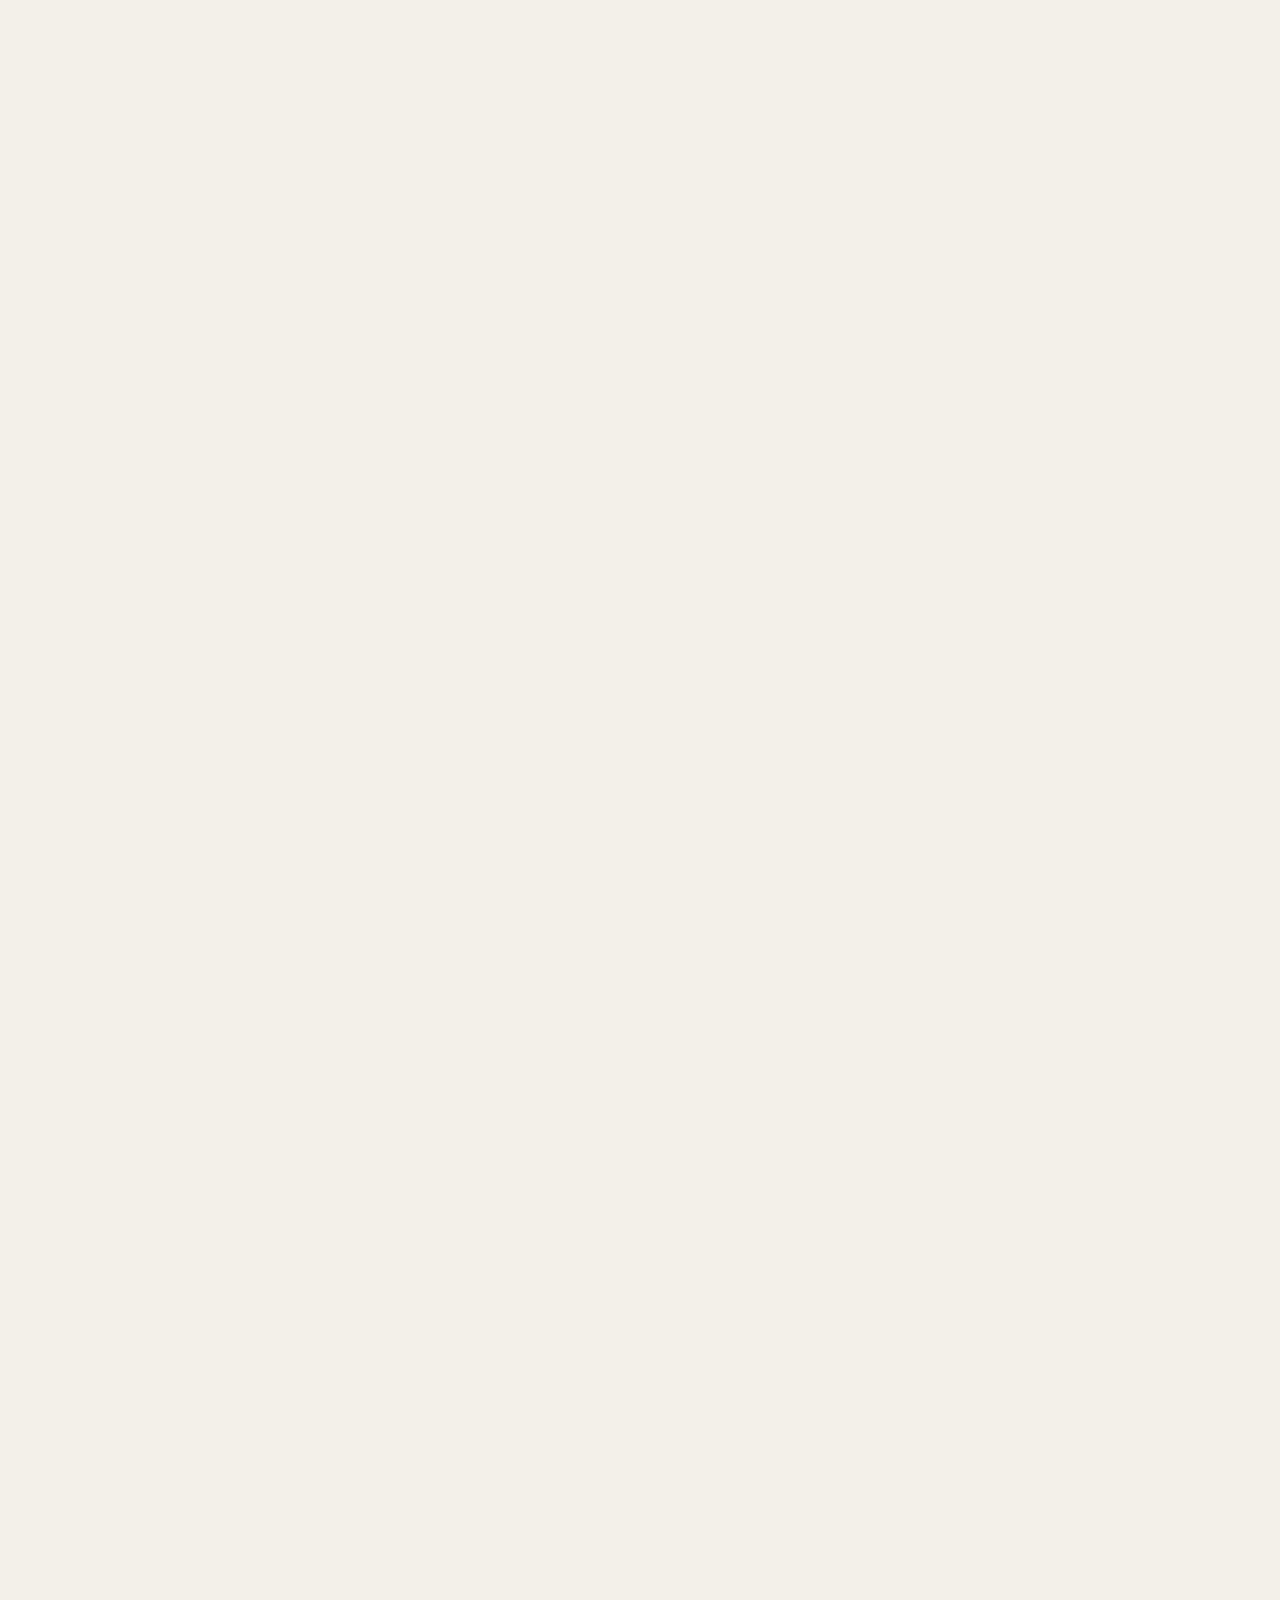
==== site/index.html @ 65c1cea5 "Cache-bust Karix hero: rename to hero-office.webp to force fresh fetch The page-19 render was deploy" ====
<!DOCTYPE html>
<html lang="en">
<head>
  <meta charset="UTF-8">
  <meta name="viewport" content="width=device-width, initial-scale=1.0">
  <title>Sachi Savant — Architect &amp; Interior Designer, Dubai</title>
  <meta name="description" content="Portfolio of Sachi Savant, architect and interior designer based in Dubai. Selected works across residential towers, retail, private villas, hospitality and workplaces in Dubai and Mumbai.">
  <link rel="preconnect" href="https://fonts.googleapis.com">
  <link rel="preconnect" href="https://fonts.gstatic.com" crossorigin>
  <link href="https://fonts.googleapis.com/css2?family=Archivo:wght@300;400;500;600&family=Fraunces:ital,opsz,wght@0,9..144,300..600;1,9..144,300..600&display=swap" rel="stylesheet">
  <link rel="stylesheet" href="assets/css/style.css">
  <link rel="icon" href="data:image/svg+xml,<svg xmlns='http://www.w3.org/2000/svg' viewBox='0 0 100 100'><rect width='100' height='100' fill='%23211c16'/><text x='50' y='68' font-size='52' text-anchor='middle' fill='%23b29372' font-family='Georgia'>S</text></svg>">
</head>
<body>

  <nav class="nav">
    <a class="nav__mark" href="index.html">Sachi <span>Savant</span></a>
    <div class="nav__links">
      <a href="#work">Work</a>
      <a href="#about">About</a>
      <a class="nav__cta" href="#contact">Contact</a>
    </div>
  </nav>

  <header class="hero">
    <img class="hero__art" src="assets/img/shared/cover-pagoda.webp" alt="" aria-hidden="true" data-parallax="0.05">
    <div class="hero__inner">
      <span class="label label--bronze reveal">Sachi Savant — Architect &amp; Interior Designer · Dubai</span>
      <h1 class="display hero__title reveal" style="--d:.08s">Spaces of quiet luxury, <em>from first sketch to handover.</em></h1>
      <p class="hero__intro reveal" style="--d:.16s">Selected works across residential towers, retail destinations, private villas, hospitality and workplaces — carried from concept design through technical drawings, FF&amp;E and site execution in Dubai and Mumbai.</p>
      <div class="hero__meta reveal" style="--d:.24s">
        <div><strong>08</strong> Selected projects</div>
        <div><strong>2</strong> Cities — Dubai &amp; Mumbai</div>
        <div><strong>400,000+ ft²</strong> Designed &amp; delivered</div>
      </div>
    </div>
    <span class="hero__scroll">Selected works</span>
  </header>

  <main>
    <section class="section" id="work">
      <div class="section__inner">
        <div class="section-head reveal">
          <h2>Selected works</h2>
          <span class="label">2021 — <span data-year>2026</span></span>
        </div>

        <div class="works">

          <a class="work reveal" href="projects/liv-6-edgewater.html">
            <div class="work__media" style="--ar: 4/3;">
              <span class="work__num">01</span>
              <img src="assets/img/liv-6-edgewater/hero.webp" alt="LIV 6 Edgewater — apartment dining room overlooking Dubai Marina" loading="eager" style="--ar: 4/3;">
            </div>
            <div class="work__body">
              <span class="work__title">LIV 6, Edgewater</span>
              <span class="work__meta">Residential Tower · Dubai Marina<em>Ongoing</em></span>
            </div>
          </a>

          <a class="work reveal" href="projects/emaar-valley-town-centre.html">
            <div class="work__media">
              <span class="work__num">02</span>
              <img src="assets/img/emaar-valley-town-centre/hero.webp" alt="EMAAR Valley Town Centre — retail concourse concept render" loading="lazy" style="--ar: 3/4;">
            </div>
            <div class="work__body">
              <span class="work__title">EMAAR Valley Town&nbsp;Centre</span>
              <span class="work__meta">Retail · Dubai<em>Ongoing</em></span>
            </div>
          </a>

          <a class="work reveal" href="projects/pagoda-house.html">
            <div class="work__media">
              <span class="work__num">03</span>
              <img src="assets/img/pagoda-house/hero.webp" alt="Pagoda House — landmark villa on Al Wasl Road with pool" loading="lazy" style="--ar: 16/10;">
            </div>
            <div class="work__body">
              <span class="work__title">Pagoda House</span>
              <span class="work__meta">Private Villa · Dubai<em>Ongoing</em></span>
            </div>
          </a>

          <a class="work reveal" href="projects/tresind-studio.html">
            <div class="work__media">
              <span class="work__num">04</span>
              <img src="assets/img/tresind-studio/hero.webp" alt="Tresind Studio — restaurant lounge with sculptural chandelier" loading="lazy" style="--ar: 16/10;">
            </div>
            <div class="work__body">
              <span class="work__title">Tresind Studio</span>
              <span class="work__meta">Hospitality · Palm Jumeirah<em>Completed</em></span>
            </div>
          </a>

          <a class="work reveal" href="projects/karix-hq.html">
            <div class="work__media">
              <span class="work__num">05</span>
              <img src="assets/img/karix-hq/hero-office.webp" alt="Karix HQ — workplace with sculptural timber tree and woven pendants" loading="lazy" style="--ar: 16/10;">
            </div>
            <div class="work__body">
              <span class="work__title">Karix HQ</span>
              <span class="work__meta">Workplace · Mumbai<em>Completed</em></span>
            </div>
          </a>

          <a class="work reveal" href="projects/khaitan-and-co.html">
            <div class="work__media">
              <span class="work__num">06</span>
              <img src="assets/img/khaitan-and-co/hero.webp" alt="Khaitan & Co — law firm reception with marble and living green wall" loading="lazy" style="--ar: 16/10;">
            </div>
            <div class="work__body">
              <span class="work__title">Khaitan &amp; Co.</span>
              <span class="work__meta">Workplace · Mumbai<em>Completed</em></span>
            </div>
          </a>

          <a class="work reveal" href="projects/6-townhouses.html">
            <div class="work__media">
              <span class="work__num">07</span>
              <img src="assets/img/6-townhouses/hero.webp" alt="6 Townhouses — exterior render of attached townhouses with angled roofs" loading="lazy" style="--ar: 4/3;">
            </div>
            <div class="work__body">
              <span class="work__title">6 Townhouses</span>
              <span class="work__meta">Residential · Al Bada&rsquo;a<em>Ongoing</em></span>
            </div>
          </a>

          <a class="work reveal" href="projects/al-naboodah-villas-mall.html">
            <div class="work__media">
              <span class="work__num">08</span>
              <img src="assets/img/al-naboodah-villas-mall/hero.webp" alt="Al Naboodah Villas — living room render with palm courtyard view" loading="lazy" style="--ar: 3/4;">
            </div>
            <div class="work__body">
              <span class="work__title">Al Naboodah Villas &amp;&nbsp;Mall</span>
              <span class="work__meta">Residential + Retail · Al Khawaneej<em>Concept</em></span>
            </div>
          </a>

        </div>
      </div>
    </section>

    <section class="section philosophy" id="about">
      <div class="section__inner">
        <div class="section-head reveal">
          <h2>Philosophy</h2>
          <span class="label">Approach</span>
        </div>
        <div class="philosophy__grid">
          <p class="philosophy__quote reveal">A quiet luxury rooted in openness, natural light and refined simplicity — <em>soft stone, warm timber and muted palettes,</em> composed to feel timeless rather than fashionable.</p>
          <div class="philosophy__text reveal" style="--d:.12s">
            <p>Every project is carried end to end: concept design, 3D visualisation, technical drawings and specifications, FF&amp;E selection, and weekly presence on site until handover.</p>
            <p>Whether a 273-apartment tower, a heritage villa or a three-Michelin-star dining room, the intent stays the same — materials chosen for how they age, plans that maximise light and openness, and details that hold their calm in daily use.</p>
          </div>
        </div>
        <div class="materials-strip" data-stagger>
          <figure class="reveal"><img src="assets/img/emaar-valley-town-centre/mat-wood.webp" alt="Walnut timber panel" loading="lazy"><figcaption>Warm timber</figcaption></figure>
          <figure class="reveal"><img src="assets/img/emaar-valley-town-centre/mat-slab.webp" alt="Veined marble slab" loading="lazy"><figcaption>Natural stone</figcaption></figure>
          <figure class="reveal"><img src="assets/img/emaar-valley-town-centre/tex-silk.webp" alt="Soft ivory silk drape" loading="lazy"><figcaption>Tactile fabric</figcaption></figure>
          <figure class="reveal"><img src="assets/img/emaar-valley-town-centre/mat-bronze.webp" alt="Brushed bronze metal" loading="lazy"><figcaption>Bronze accent</figcaption></figure>
        </div>
      </div>
    </section>

    <section class="section contact" id="contact">
      <div class="section__inner">
        <div class="section-head reveal">
          <h2 class="label" style="font-family:var(--sans);font-size:0.8rem">Contact</h2>
          <span class="label">Dubai, UAE</span>
        </div>
        <h2 class="contact__title reveal">Let’s build the future <em>together.</em></h2>
        <div class="contact__grid" data-stagger>
          <div class="contact__item reveal">
            <span class="label">Email</span>
            <a href="mailto:sachisavant25@gmail.com">sachisavant25@gmail.com</a>
          </div>
          <div class="contact__item reveal">
            <span class="label">Phone</span>
            <a href="tel:+971527450579">+971 52 745 0579</a>
          </div>
          <div class="contact__item reveal">
            <span class="label">Studio</span>
            <span>Dubai, United Arab Emirates</span>
          </div>
        </div>
      </div>
    </section>
  </main>

  <footer class="footer">
    <span>© <span data-year>2026</span> Sachi Savant</span>
    <span>Architecture &amp; Interior Design — Dubai · Mumbai</span>
  </footer>

  <script src="assets/js/main.js"></script>
</body>
</html>
---- site/assets/css/style.css ----
/* ————————————————————————————————————————————
   Sachi Savant — Portfolio
   Warm neutrals · stone · timber · quiet luxury
——————————————————————————————————————————————— */

:root {
  --bone: #f2efe9;
  --bone-2: #eae6dd;
  --bone-3: #e2dccf;
  --ink: #292420;
  --ink-2: #6b6255;
  --bronze: #8e6c48;
  --bronze-soft: #b29372;
  --line: rgba(41, 36, 32, 0.16);
  --line-soft: rgba(41, 36, 32, 0.09);
  --dark: #211c16;
  --dark-2: #2b251d;
  --on-dark: #e9e3d8;
  --on-dark-2: #a99e8d;
  --serif: "Fraunces", "Georgia", serif;
  --sans: "Archivo", "Helvetica Neue", sans-serif;
  --pad: clamp(1.25rem, 4vw, 4rem);
  --maxw: 90rem;
}

* { margin: 0; padding: 0; box-sizing: border-box; }

html {
  scroll-behavior: smooth;
  -webkit-text-size-adjust: 100%;
}

body {
  background: var(--bone);
  color: var(--ink);
  font-family: var(--sans);
  font-weight: 300;
  font-size: 1rem;
  line-height: 1.65;
  -webkit-font-smoothing: antialiased;
  overflow-x: hidden;
}

img { display: block; max-width: 100%; height: auto; }
a { color: inherit; text-decoration: none; }
ul { list-style: none; }
::selection { background: var(--bronze); color: var(--bone); }

/* ——— typography helpers ——— */

.label {
  font-family: var(--sans);
  font-size: 0.6875rem;
  font-weight: 500;
  letter-spacing: 0.22em;
  text-transform: uppercase;
  color: var(--ink-2);
}

.label--bronze { color: var(--bronze); }

.display {
  font-family: var(--serif);
  font-weight: 320;
  font-variation-settings: "opsz" 100;
  line-height: 1.06;
  letter-spacing: -0.01em;
}

.display em {
  font-style: italic;
  font-weight: 340;
  color: var(--bronze);
}

/* ——— page fade ——— */

body { opacity: 0; transition: opacity 0.55s ease; }
body.is-loaded { opacity: 1; }

/* ——— nav ——— */

.nav {
  position: fixed;
  inset: 0 0 auto 0;
  z-index: 90;
  display: flex;
  align-items: center;
  justify-content: space-between;
  padding: 1.1rem var(--pad);
  transition: background 0.4s ease, box-shadow 0.4s ease, padding 0.4s ease;
}

.nav.is-scrolled {
  background: color-mix(in srgb, var(--bone) 88%, transparent);
  backdrop-filter: blur(14px);
  -webkit-backdrop-filter: blur(14px);
  box-shadow: 0 1px 0 var(--line-soft);
  padding-block: 0.8rem;
}

.nav__mark {
  font-family: var(--serif);
  font-size: 1.15rem;
  font-weight: 420;
  letter-spacing: 0.01em;
}

.nav__mark span { color: var(--bronze); }

.nav__links {
  display: flex;
  gap: clamp(1.25rem, 3vw, 2.75rem);
  align-items: center;
}

.nav__links a {
  font-size: 0.72rem;
  font-weight: 500;
  letter-spacing: 0.18em;
  text-transform: uppercase;
  color: var(--ink-2);
  position: relative;
  padding-block: 0.25rem;
  transition: color 0.25s ease;
}

.nav__links a::after {
  content: "";
  position: absolute;
  left: 0;
  bottom: 0;
  width: 100%;
  height: 1px;
  background: var(--bronze);
  transform: scaleX(0);
  transform-origin: right;
  transition: transform 0.35s cubic-bezier(0.65, 0, 0.35, 1);
}

.nav__links a:hover { color: var(--ink); }
.nav__links a:hover::after { transform: scaleX(1); transform-origin: left; }

/* dark nav variant on dark hero */
.nav--overlay:not(.is-scrolled) { color: var(--ink); }

/* ——— hero (index) ——— */

.hero {
  position: relative;
  min-height: 100svh;
  display: flex;
  flex-direction: column;
  justify-content: center;
  padding: 8rem var(--pad) 5rem;
  overflow: hidden;
}

.hero__art {
  position: absolute;
  top: 0;
  right: -16%;
  height: 115%;
  width: min(72vw, 68rem);
  object-fit: cover;
  object-position: left center;
  opacity: 0.38;
  -webkit-mask-image: linear-gradient(100deg, transparent 12%, #000 58%);
  mask-image: linear-gradient(100deg, transparent 12%, #000 58%);
  pointer-events: none;
  will-change: transform;
}

.hero__inner { position: relative; max-width: var(--maxw); width: 100%; margin-inline: auto; }

.hero .label { display: block; margin-bottom: 2rem; }

.hero__title {
  font-size: clamp(2.6rem, 7.2vw, 6.4rem);
  max-width: 18ch;
}

.hero__intro {
  margin-top: 2.5rem;
  max-width: 34rem;
  font-size: clamp(0.98rem, 1.2vw, 1.08rem);
  color: var(--ink-2);
}

.hero__meta {
  display: flex;
  gap: 2.5rem;
  margin-top: 3.5rem;
  flex-wrap: wrap;
}

.hero__meta div { font-size: 0.8rem; color: var(--ink-2); }
.hero__meta strong { display: block; font-weight: 500; color: var(--ink); font-size: 0.8rem; letter-spacing: 0.06em; }

.hero__scroll {
  position: absolute;
  bottom: 2.2rem;
  left: var(--pad);
  display: flex;
  align-items: center;
  gap: 0.9rem;
  font-size: 0.65rem;
  letter-spacing: 0.24em;
  text-transform: uppercase;
  color: var(--ink-2);
}

.hero__scroll::after {
  content: "";
  width: 4.5rem;
  height: 1px;
  background: var(--ink-2);
  animation: scrollhint 2.6s ease-in-out infinite;
  transform-origin: left;
}

@keyframes scrollhint {
  0%, 100% { transform: scaleX(0.35); opacity: 0.4; }
  50% { transform: scaleX(1); opacity: 1; }
}

/* ——— sections ——— */

.section {
  padding: clamp(4.5rem, 9vw, 8.5rem) var(--pad);
}

.section__inner { max-width: var(--maxw); margin-inline: auto; }

.section-head {
  display: flex;
  align-items: baseline;
  justify-content: space-between;
  gap: 2rem;
  margin-bottom: clamp(2.5rem, 5vw, 4.5rem);
  border-top: 1px solid var(--line);
  padding-top: 1.4rem;
}

.section-head h2 {
  font-family: var(--serif);
  font-weight: 350;
  font-size: clamp(1.9rem, 3.4vw, 3rem);
  line-height: 1.1;
}

.section-head .label { white-space: nowrap; }

/* ——— works grid ——— */

.works {
  display: grid;
  grid-template-columns: repeat(12, 1fr);
  gap: clamp(1.5rem, 3.5vw, 3.5rem) clamp(1.25rem, 2.5vw, 2.5rem);
}

.work {
  position: relative;
  display: block;
}

.work:nth-child(6n + 1) { grid-column: 1 / span 7; }
.work:nth-child(6n + 2) { grid-column: 9 / span 4; margin-top: clamp(3rem, 8vw, 7rem); }
.work:nth-child(6n + 3) { grid-column: 2 / span 5; }
.work:nth-child(6n + 4) { grid-column: 8 / span 5; margin-top: clamp(2rem, 5vw, 4.5rem); }
.work:nth-child(6n + 5) { grid-column: 1 / span 6; }
.work:nth-child(6n + 6) { grid-column: 8 / span 5; margin-top: clamp(2rem, 5vw, 4.5rem); }

.work__media {
  position: relative;
  overflow: hidden;
  background: var(--bone-2);
}

.work__media img {
  width: 100%;
  aspect-ratio: var(--ar, 4 / 3);
  object-fit: cover;
  transform: scale(1.015);
  transition: transform 1s cubic-bezier(0.22, 1, 0.36, 1);
}

.work:hover .work__media img { transform: scale(1.055); }

.work__num {
  position: absolute;
  top: 1rem;
  left: 1.1rem;
  font-family: var(--serif);
  font-style: italic;
  font-size: 0.95rem;
  color: #fff;
  mix-blend-mode: difference;
  z-index: 2;
}

.work__body {
  display: flex;
  justify-content: space-between;
  align-items: baseline;
  gap: 0.5rem 1.5rem;
  flex-wrap: wrap;
  margin-top: 1.1rem;
}

.work__title {
  font-family: var(--serif);
  font-weight: 380;
  font-size: clamp(1.25rem, 2vw, 1.65rem);
  line-height: 1.15;
  position: relative;
  display: inline-block;
}

.work__title::after {
  content: "";
  position: absolute;
  left: 0;
  bottom: -3px;
  width: 100%;
  height: 1px;
  background: var(--bronze);
  transform: scaleX(0);
  transform-origin: right;
  transition: transform 0.4s cubic-bezier(0.65, 0, 0.35, 1);
}

.work:hover .work__title::after { transform: scaleX(1); transform-origin: left; }

.work__meta {
  font-size: 0.72rem;
  letter-spacing: 0.14em;
  text-transform: uppercase;
  color: var(--ink-2);
  text-align: right;
  white-space: nowrap;
}

.work__meta em {
  display: block;
  font-style: normal;
  color: var(--bronze);
  margin-top: 0.2rem;
  font-size: 0.66rem;
}

/* ——— philosophy ——— */

.philosophy { background: var(--bone-2); }

.philosophy__grid {
  display: grid;
  grid-template-columns: minmax(0, 7fr) minmax(0, 4fr);
  gap: clamp(2.5rem, 6vw, 6rem);
  align-items: start;
}

.philosophy__quote {
  font-family: var(--serif);
  font-weight: 330;
  font-size: clamp(1.7rem, 3.4vw, 2.9rem);
  line-height: 1.25;
}

.philosophy__quote em { font-style: italic; color: var(--bronze); }

.philosophy__text { color: var(--ink-2); font-size: 0.98rem; }
.philosophy__text p + p { margin-top: 1.1rem; }

.materials-strip {
  display: grid;
  grid-template-columns: repeat(4, 1fr);
  gap: 1px;
  background: var(--line-soft);
  border: 1px solid var(--line-soft);
  margin-top: clamp(3rem, 6vw, 5rem);
}

.materials-strip figure { position: relative; background: var(--bone); }

.materials-strip img {
  width: 100%;
  aspect-ratio: 3 / 4;
  object-fit: cover;
}

.materials-strip figcaption {
  position: absolute;
  inset: auto 0 0 0;
  padding: 0.7rem 0.9rem;
  font-size: 0.62rem;
  letter-spacing: 0.18em;
  text-transform: uppercase;
  color: #fff;
  background: linear-gradient(transparent, rgba(30, 25, 18, 0.55));
}

/* ——— contact / footer ——— */

.contact {
  background: var(--dark);
  color: var(--on-dark);
}

.contact .section-head { border-top-color: rgba(233, 227, 216, 0.18); }
.contact .section-head h2 { color: var(--on-dark); }
.contact .label { color: var(--on-dark-2); }

.contact__title {
  font-family: var(--serif);
  font-weight: 320;
  font-size: clamp(2.4rem, 6vw, 5rem);
  line-height: 1.08;
  max-width: 16ch;
}

.contact__title em { font-style: italic; color: var(--bronze-soft); }

.contact__grid {
  display: grid;
  grid-template-columns: repeat(auto-fit, minmax(14rem, 1fr));
  gap: 2rem;
  margin-top: clamp(3rem, 6vw, 5rem);
  padding-top: 2.2rem;
  border-top: 1px solid rgba(233, 227, 216, 0.18);
}

.contact__item .label { display: block; margin-bottom: 0.6rem; }

.contact__item a,
.contact__item span {
  font-family: var(--serif);
  font-size: clamp(1.1rem, 1.8vw, 1.45rem);
  font-weight: 340;
  color: var(--on-dark);
  transition: color 0.25s ease;
}

.contact__item a:hover { color: var(--bronze-soft); }

.footer {
  background: var(--dark);
  color: var(--on-dark-2);
  padding: 2.2rem var(--pad) 2.6rem;
  display: flex;
  justify-content: space-between;
  gap: 1rem;
  flex-wrap: wrap;
  font-size: 0.72rem;
  letter-spacing: 0.12em;
  text-transform: uppercase;
  border-top: 1px solid rgba(233, 227, 216, 0.1);
}

/* ————————————————————————————————
   project pages
———————————————————————————————— */

.p-head {
  padding: 9rem var(--pad) 3rem;
}

.p-head__inner { max-width: var(--maxw); margin-inline: auto; }

.p-head__top {
  display: flex;
  justify-content: space-between;
  align-items: baseline;
  gap: 1.5rem;
  margin-bottom: clamp(2rem, 4vw, 3.5rem);
}

.backlink {
  font-size: 0.72rem;
  font-weight: 500;
  letter-spacing: 0.18em;
  text-transform: uppercase;
  color: var(--ink-2);
  display: inline-flex;
  align-items: center;
  gap: 0.6rem;
  transition: color 0.25s ease;
}

.backlink::before {
  content: "";
  width: 2rem;
  height: 1px;
  background: currentColor;
  transition: width 0.3s ease;
}

.backlink:hover { color: var(--bronze); }
.backlink:hover::before { width: 2.8rem; }

.p-head__num {
  font-family: var(--serif);
  font-style: italic;
  font-size: 1rem;
  color: var(--bronze);
}

.p-head h1 {
  font-family: var(--serif);
  font-weight: 330;
  font-size: clamp(2.6rem, 6.5vw, 5.6rem);
  line-height: 1.04;
  letter-spacing: -0.01em;
  max-width: 20ch;
}

.p-head__sub {
  margin-top: 1.4rem;
  font-size: 0.78rem;
  letter-spacing: 0.2em;
  text-transform: uppercase;
  color: var(--ink-2);
}

.p-hero {
  padding: 0 var(--pad);
  max-width: var(--maxw);
  margin-inline: auto;
}

.p-hero__media {
  overflow: hidden;
  background: var(--bone-2);
}

.p-hero__media img {
  width: 100%;
  aspect-ratio: 16 / 9;
  object-fit: cover;
  will-change: transform;
}

.facts {
  max-width: var(--maxw);
  margin: 0 auto;
  padding: 2rem var(--pad) 0;
}

.facts__grid {
  display: grid;
  grid-template-columns: repeat(auto-fit, minmax(11rem, 1fr));
  gap: 1.5rem 2rem;
  padding: 1.6rem 0 2rem;
  border-bottom: 1px solid var(--line);
}

.facts__item .label { display: block; margin-bottom: 0.45rem; font-size: 0.62rem; }
.facts__item p { font-size: 0.95rem; font-weight: 400; }

/* narrative blocks */

.p-section { padding: clamp(3.5rem, 7vw, 6.5rem) var(--pad); }
.p-section__inner { max-width: var(--maxw); margin-inline: auto; }

.p-section--tint { background: var(--bone-2); }

.narrative {
  display: grid;
  grid-template-columns: minmax(0, 4fr) minmax(0, 7fr);
  gap: clamp(2rem, 5vw, 5.5rem);
  align-items: start;
}

.narrative__label { position: sticky; top: 6.5rem; }
.narrative__label .label { display: block; margin-bottom: 0.8rem; }

.narrative__label h2 {
  font-family: var(--serif);
  font-weight: 350;
  font-size: clamp(1.7rem, 3vw, 2.5rem);
  line-height: 1.12;
}

.narrative__body { font-size: clamp(0.98rem, 1.15vw, 1.08rem); color: var(--ink-2); }
.narrative__body > p + p { margin-top: 1.2rem; }
.narrative__body strong { color: var(--ink); font-weight: 500; }

.narrative__body .lede {
  font-family: var(--serif);
  font-weight: 340;
  font-size: clamp(1.3rem, 2.1vw, 1.7rem);
  line-height: 1.4;
  color: var(--ink);
  margin-bottom: 1.6rem;
}

.checklist { margin-top: 1.6rem; display: grid; gap: 0.55rem; }

.checklist li {
  position: relative;
  padding-left: 1.6rem;
  font-size: 0.95rem;
}

.checklist li::before {
  content: "";
  position: absolute;
  left: 0;
  top: 0.72em;
  width: 0.85rem;
  height: 1px;
  background: var(--bronze);
}

.cols-2 { columns: 2; column-gap: 2.5rem; }
@media (max-width: 40rem) { .cols-2 { columns: 1; } }

/* galleries */

.gallery {
  display: grid;
  grid-template-columns: repeat(12, 1fr);
  gap: clamp(1rem, 2.2vw, 2rem);
}

.gallery figure { position: relative; grid-column: span 6; cursor: zoom-in; }

.gallery figure.g-4 { grid-column: span 4; }
.gallery figure.g-5 { grid-column: span 5; }
.gallery figure.g-7 { grid-column: span 7; }
.gallery figure.g-8 { grid-column: span 8; }
.gallery figure.g-12 { grid-column: span 12; }

.gallery .g-media { overflow: hidden; background: var(--bone-2); }

.gallery img {
  width: 100%;
  aspect-ratio: var(--ar, 4 / 3);
  object-fit: cover;
  transition: transform 0.9s cubic-bezier(0.22, 1, 0.36, 1);
}

.gallery figure:hover img { transform: scale(1.035); }

.gallery figcaption {
  margin-top: 0.65rem;
  font-size: 0.68rem;
  letter-spacing: 0.16em;
  text-transform: uppercase;
  color: var(--ink-2);
}

.gallery--drawings img {
  object-fit: contain;
  background: #fbfaf7;
  padding: clamp(0.75rem, 2vw, 1.75rem);
}

.gallery--drawings .g-media { background: #fbfaf7; border: 1px solid var(--line-soft); }

/* pull quote */

.pullquote {
  max-width: 52rem;
  margin-inline: auto;
  text-align: center;
  font-family: var(--serif);
  font-weight: 330;
  font-size: clamp(1.6rem, 3.2vw, 2.7rem);
  line-height: 1.3;
}

.pullquote em { font-style: italic; color: var(--bronze); }

.pullquote .label { display: block; margin-top: 2rem; }

/* before / after slider */

.ba {
  position: relative;
  overflow: hidden;
  user-select: none;
  touch-action: none;
  background: var(--bone-3);
}

.ba img {
  width: 100%;
  aspect-ratio: 16 / 9.5;
  object-fit: cover;
  pointer-events: none;
}

.ba__after {
  position: absolute;
  inset: 0;
  clip-path: inset(0 0 0 var(--cut, 50%));
}

.ba__after img { height: 100%; }

.ba__handle {
  position: absolute;
  top: 0;
  bottom: 0;
  left: var(--cut, 50%);
  width: 1px;
  background: #fff;
  box-shadow: 0 0 0 0.5px rgba(0, 0, 0, 0.25);
}

.ba__handle::after {
  content: "⟨ ⟩";
  position: absolute;
  top: 50%;
  left: 50%;
  transform: translate(-50%, -50%);
  background: var(--bone);
  color: var(--ink);
  border-radius: 999px;
  width: 2.7rem;
  height: 2.7rem;
  display: grid;
  place-items: center;
  font-size: 0.72rem;
  letter-spacing: 0.08em;
  box-shadow: 0 4px 18px rgba(30, 25, 18, 0.28);
}

.ba__tag {
  position: absolute;
  bottom: 1rem;
  font-size: 0.62rem;
  letter-spacing: 0.2em;
  text-transform: uppercase;
  color: #fff;
  background: rgba(30, 25, 18, 0.55);
  padding: 0.35rem 0.75rem;
  backdrop-filter: blur(4px);
}

.ba__tag--before { left: 1rem; }
.ba__tag--after { right: 1rem; }

.ba-caption {
  margin-top: 0.8rem;
  font-size: 0.68rem;
  letter-spacing: 0.16em;
  text-transform: uppercase;
  color: var(--ink-2);
}

/* FF&E board */

.ffe-board {
  border: 1px solid var(--line-soft);
  background: #fbfaf7;
  padding: clamp(1.5rem, 4vw, 3.5rem);
  display: grid;
  gap: clamp(2.5rem, 5vw, 4rem);
}

.ffe-room__title {
  font-family: var(--serif);
  font-style: italic;
  font-weight: 360;
  font-size: 1.25rem;
  color: var(--bronze);
  margin-bottom: 1.4rem;
  display: flex;
  align-items: center;
  gap: 1.2rem;
}

.ffe-room__title::after { content: ""; flex: 1; height: 1px; background: var(--line-soft); }

.ffe-items {
  display: flex;
  flex-wrap: wrap;
  gap: clamp(1.25rem, 3vw, 2.75rem);
  align-items: flex-end;
}

.ffe-item { text-align: center; }

.ffe-item img {
  height: clamp(5.5rem, 12vw, 9.5rem);
  width: auto;
  max-width: clamp(8rem, 18vw, 14rem);
  object-fit: contain;
  margin-inline: auto;
  filter: drop-shadow(0 10px 14px rgba(30, 25, 18, 0.1));
  transition: transform 0.5s cubic-bezier(0.22, 1, 0.36, 1);
}

.ffe-item:hover img { transform: translateY(-4px); }

.ffe-item figcaption {
  margin-top: 0.7rem;
  font-size: 0.6rem;
  letter-spacing: 0.18em;
  text-transform: uppercase;
  color: var(--ink-2);
}

/* material board (EMAAR) */

.mat-board {
  display: grid;
  grid-template-columns: repeat(12, 1fr);
  grid-auto-rows: clamp(4.5rem, 10vw, 8.5rem);
  gap: clamp(0.6rem, 1.4vw, 1.1rem);
}

.mat-board figure { position: relative; overflow: hidden; }

.mat-board img { width: 100%; height: 100%; object-fit: cover; transition: transform 0.8s ease; }
.mat-board figure:hover img { transform: scale(1.05); }

.mat-board figcaption {
  position: absolute;
  inset: auto 0 0 0;
  padding: 0.55rem 0.75rem;
  font-size: 0.58rem;
  letter-spacing: 0.18em;
  text-transform: uppercase;
  color: #fff;
  background: linear-gradient(transparent, rgba(30, 25, 18, 0.6));
}

.mat-1 { grid-column: 1 / span 4; grid-row: span 3; }
.mat-2 { grid-column: 5 / span 3; grid-row: span 2; }
.mat-3 { grid-column: 8 / span 2; grid-row: span 2; }
.mat-4 { grid-column: 10 / span 3; grid-row: span 3; }
.mat-5 { grid-column: 5 / span 2; grid-row: span 1; }
.mat-6 { grid-column: 7 / span 3; grid-row: span 1; }

/* pantone palette */

.palette {
  display: grid;
  grid-template-columns: repeat(auto-fit, minmax(11rem, 1fr));
  gap: clamp(1rem, 2vw, 1.75rem);
}

.chip {
  position: relative;
  overflow: hidden;
  aspect-ratio: 3 / 4.4;
  background: var(--bone-2);
}

.chip img { position: absolute; inset: 0; width: 100%; height: 100%; object-fit: cover; }

.chip__card {
  position: absolute;
  inset: 12% 16% auto;
  aspect-ratio: 1 / 1.05;
  background: var(--swatch);
  box-shadow: 0 10px 26px rgba(30, 25, 18, 0.22);
  border: 4px solid #fff;
  border-bottom-width: 2.6rem;
}

.chip__name {
  position: absolute;
  left: 16%;
  right: 16%;
  bottom: 8%;
  background: #fff;
  padding: 0.7rem 0.8rem;
  font-size: 0.6rem;
  letter-spacing: 0.14em;
  text-transform: uppercase;
  color: var(--ink);
  box-shadow: 0 8px 20px rgba(30, 25, 18, 0.14);
}

.chip__name strong { display: block; font-weight: 600; letter-spacing: 0.06em; font-size: 0.72rem; margin-bottom: 0.15rem; }

/* featured links */

.press {
  display: grid;
  gap: 1px;
  background: var(--line-soft);
  border-block: 1px solid var(--line-soft);
}

.press a {
  background: var(--bone);
  padding: 1.3rem 0.5rem;
  display: flex;
  justify-content: space-between;
  align-items: baseline;
  gap: 1.5rem;
  transition: padding-left 0.3s ease, color 0.3s ease;
}

.press a:hover { padding-left: 1.2rem; color: var(--bronze); }

.press .press__title { font-family: var(--serif); font-size: clamp(1.05rem, 1.8vw, 1.35rem); font-weight: 360; }
.press .press__src { font-size: 0.68rem; letter-spacing: 0.18em; text-transform: uppercase; color: var(--ink-2); white-space: nowrap; }

/* zones (pagoda) */

.zones {
  display: grid;
  grid-template-columns: repeat(auto-fit, minmax(14rem, 1fr));
  gap: 2rem;
}

.zone { border-top: 1px solid var(--line); padding-top: 1.2rem; }

.zone__num { font-family: var(--serif); font-style: italic; color: var(--bronze); font-size: 1rem; }

.zone h3 {
  font-family: var(--serif);
  font-weight: 380;
  font-size: 1.3rem;
  margin: 0.5rem 0 0.8rem;
}

.zone ul { display: grid; gap: 0.4rem; }

.zone li {
  position: relative;
  padding-left: 1.4rem;
  font-size: 0.9rem;
  color: var(--ink-2);
}

.zone li::before {
  content: "";
  position: absolute;
  left: 0;
  top: 0.7em;
  width: 0.7rem;
  height: 1px;
  background: var(--bronze);
}

/* prev / next */

.pn {
  display: grid;
  grid-template-columns: 1fr 1fr;
  gap: 1px;
  background: rgba(233, 227, 216, 0.14);
  border-top: 1px solid rgba(233, 227, 216, 0.14);
}

.pn a {
  background: var(--dark);
  color: var(--on-dark);
  padding: clamp(2.2rem, 5vw, 3.8rem) var(--pad);
  display: flex;
  flex-direction: column;
  gap: 0.7rem;
  transition: background 0.35s ease;
}

.pn a:hover { background: var(--dark-2); }

.pn .label { color: var(--on-dark-2); }

.pn__title {
  font-family: var(--serif);
  font-weight: 340;
  font-size: clamp(1.4rem, 2.6vw, 2.1rem);
}

.pn a:last-child { text-align: right; align-items: flex-end; }

/* lightbox */

.lightbox {
  position: fixed;
  inset: 0;
  z-index: 200;
  background: rgba(24, 20, 15, 0.93);
  display: grid;
  place-items: center;
  padding: clamp(1rem, 4vw, 3.5rem);
  opacity: 0;
  pointer-events: none;
  transition: opacity 0.35s ease;
}

.lightbox.is-open { opacity: 1; pointer-events: auto; }

.lightbox img {
  max-width: 100%;
  max-height: 88vh;
  width: auto;
  height: auto;
  object-fit: contain;
  box-shadow: 0 30px 80px rgba(0, 0, 0, 0.5);
}

.lightbox__caption {
  position: absolute;
  bottom: 1.4rem;
  left: 50%;
  transform: translateX(-50%);
  color: var(--on-dark-2);
  font-size: 0.68rem;
  letter-spacing: 0.18em;
  text-transform: uppercase;
}

.lightbox__close {
  position: absolute;
  top: 1.2rem;
  right: 1.6rem;
  background: none;
  border: none;
  color: var(--on-dark);
  font-size: 1.6rem;
  cursor: pointer;
  font-family: var(--sans);
  font-weight: 300;
}

/* reveal animation */

.reveal {
  opacity: 0;
  transform: translateY(2rem);
  transition: opacity 0.9s cubic-bezier(0.22, 1, 0.36, 1), transform 0.9s cubic-bezier(0.22, 1, 0.36, 1);
  transition-delay: var(--d, 0s);
}

.reveal.is-in { opacity: 1; transform: none; }

@media (prefers-reduced-motion: reduce) {
  .reveal { opacity: 1; transform: none; transition: none; }
  .hero__scroll::after { animation: none; }
  html { scroll-behavior: auto; }
}

/* ——— responsive ——— */

@media (max-width: 64rem) {
  .work:nth-child(n) { grid-column: span 6; margin-top: 0; }
  .philosophy__grid { grid-template-columns: 1fr; }
  .narrative { grid-template-columns: 1fr; }
  .narrative__label { position: static; }
  .mat-board { grid-auto-rows: clamp(4rem, 12vw, 7rem); }
}

@media (max-width: 44rem) {
  .works { grid-template-columns: 1fr; }
  .work:nth-child(n) { grid-column: 1 / -1; }
  .gallery figure,
  .gallery figure.g-4,
  .gallery figure.g-5,
  .gallery figure.g-7,
  .gallery figure.g-8 { grid-column: span 12; }
  .nav__links a:not(.nav__cta) { display: none; }
  .nav__links a.nav__cta { display: inline-block; }
  .pn { grid-template-columns: 1fr; }
  .pn a:last-child { text-align: left; align-items: flex-start; }
  .materials-strip { grid-template-columns: repeat(2, 1fr); }
  .mat-1 { grid-column: 1 / span 8; }
  .mat-2 { grid-column: 9 / span 4; }
  .mat-3 { grid-column: 1 / span 4; }
  .mat-4 { grid-column: 5 / span 8; }
  .mat-5 { grid-column: 1 / span 6; }
  .mat-6 { grid-column: 7 / span 6; }
}
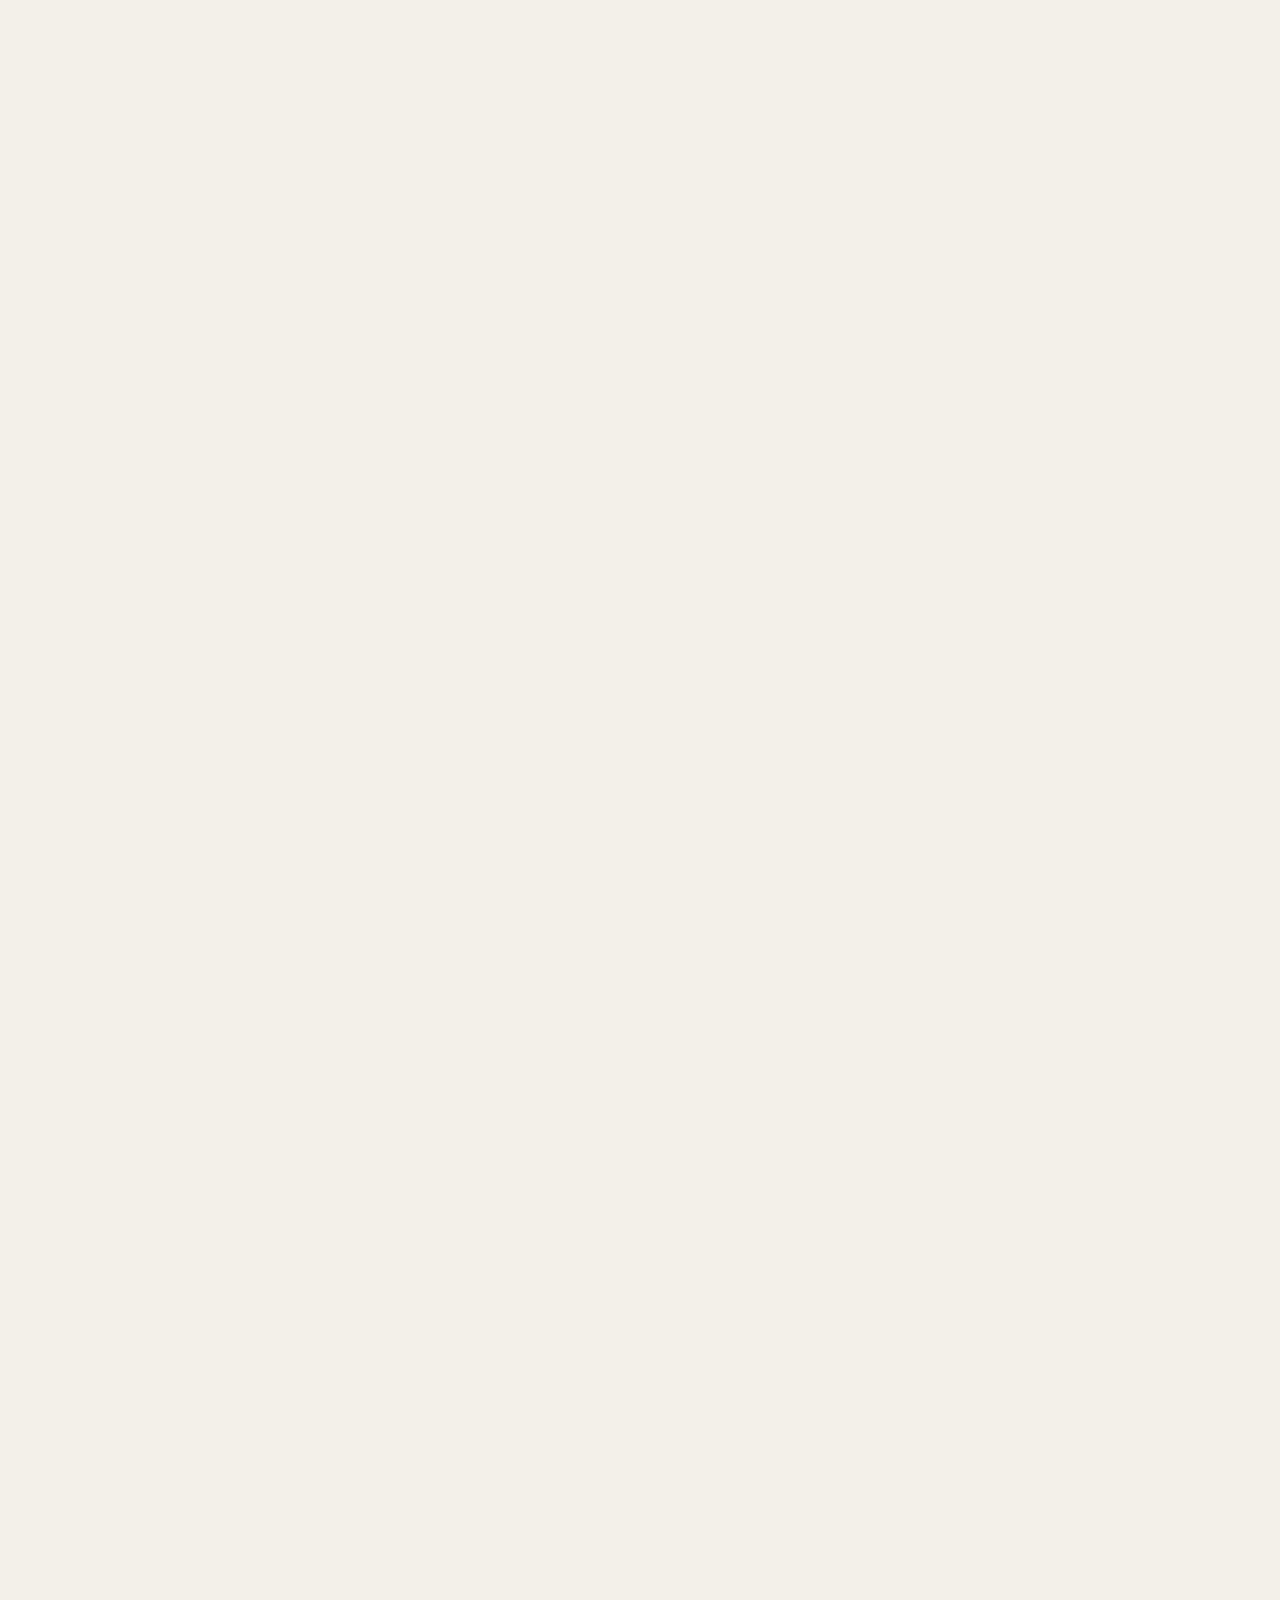
==== commit bb292521: "Homepage: redo Philosophy section with personal bio + portrait Replace the "quiet luxury" quote and " ====
--- a/site/index.html
+++ b/site/index.html
@@ -116,7 +116,7 @@
           <a class="work reveal" href="projects/6-townhouses.html">
             <div class="work__media">
               <span class="work__num">07</span>
-              <img src="assets/img/6-townhouses/hero.webp" alt="6 Townhouses — exterior render of attached townhouses with angled roofs" loading="lazy" style="--ar: 4/3;">
+              <img src="assets/img/6-townhouses/hero-exterior.webp" alt="6 Townhouses — exterior render of attached townhouses with angled roofs" loading="lazy" style="--ar: 4/3;">
             </div>
             <div class="work__body">
               <span class="work__title">6 Townhouses</span>
@@ -146,17 +146,13 @@
           <span class="label">Approach</span>
         </div>
         <div class="philosophy__grid">
-          <p class="philosophy__quote reveal">A quiet luxury rooted in openness, natural light and refined simplicity — <em>soft stone, warm timber and muted palettes,</em> composed to feel timeless rather than fashionable.</p>
-          <div class="philosophy__text reveal" style="--d:.12s">
-            <p>Every project is carried end to end: concept design, 3D visualisation, technical drawings and specifications, FF&amp;E selection, and weekly presence on site until handover.</p>
-            <p>Whether a 273-apartment tower, a heritage villa or a three-Michelin-star dining room, the intent stays the same — materials chosen for how they age, plans that maximise light and openness, and details that hold their calm in daily use.</p>
-          </div>
-        </div>
-        <div class="materials-strip" data-stagger>
-          <figure class="reveal"><img src="assets/img/emaar-valley-town-centre/mat-wood.webp" alt="Walnut timber panel" loading="lazy"><figcaption>Warm timber</figcaption></figure>
-          <figure class="reveal"><img src="assets/img/emaar-valley-town-centre/mat-slab.webp" alt="Veined marble slab" loading="lazy"><figcaption>Natural stone</figcaption></figure>
-          <figure class="reveal"><img src="assets/img/emaar-valley-town-centre/tex-silk.webp" alt="Soft ivory silk drape" loading="lazy"><figcaption>Tactile fabric</figcaption></figure>
-          <figure class="reveal"><img src="assets/img/emaar-valley-town-centre/mat-bronze.webp" alt="Brushed bronze metal" loading="lazy"><figcaption>Bronze accent</figcaption></figure>
+          <figure class="philosophy__portrait reveal">
+            <img src="assets/img/shared/portrait-sachi.webp" alt="Sachi Savant standing on a city street outside a heritage building" loading="lazy">
+          </figure>
+          <blockquote class="philosophy__quote reveal" style="--d:.12s">
+            <p>Growing up in Mumbai, a city defined by its diversity, sparked my curiosity about people, their cultures, and the many ways they experience and shape the spaces around them. That curiosity naturally led me to architecture and interior design, where I found a way to combine creativity with a deeper understanding of human experiences. I believe meaningful design begins with empathy — listening, observing, and creating spaces that are thoughtful, functional, and rooted in the people who use them.</p>
+            <p>Beyond architecture, I draw inspiration from painting, photography, fashion and filmmaking, all of which influence the way I perceive light, materiality, composition and storytelling. Whether I&rsquo;m developing concepts, detailing interiors or seeing a project through execution, I approach every opportunity with curiosity and a desire to keep learning, creating spaces that are both timeless and deeply connected to the people they serve.</p>
+          </blockquote>
         </div>
       </div>
     </section>
--- a/site/assets/css/style.css
+++ b/site/assets/css/style.css
@@ -355,50 +355,37 @@
 
 .philosophy__grid {
   display: grid;
-  grid-template-columns: minmax(0, 7fr) minmax(0, 4fr);
+  grid-template-columns: minmax(0, 5fr) minmax(0, 7fr);
   gap: clamp(2.5rem, 6vw, 6rem);
   align-items: start;
 }
 
-.philosophy__quote {
-  font-family: var(--serif);
-  font-weight: 330;
-  font-size: clamp(1.7rem, 3.4vw, 2.9rem);
-  line-height: 1.25;
-}
-
-.philosophy__quote em { font-style: italic; color: var(--bronze); }
-
-.philosophy__text { color: var(--ink-2); font-size: 0.98rem; }
-.philosophy__text p + p { margin-top: 1.1rem; }
-
-.materials-strip {
-  display: grid;
-  grid-template-columns: repeat(4, 1fr);
-  gap: 1px;
-  background: var(--line-soft);
-  border: 1px solid var(--line-soft);
-  margin-top: clamp(3rem, 6vw, 5rem);
-}
-
-.materials-strip figure { position: relative; background: var(--bone); }
-
-.materials-strip img {
+.philosophy__portrait img {
   width: 100%;
   aspect-ratio: 3 / 4;
   object-fit: cover;
-}
-
-.materials-strip figcaption {
-  position: absolute;
-  inset: auto 0 0 0;
-  padding: 0.7rem 0.9rem;
-  font-size: 0.62rem;
-  letter-spacing: 0.18em;
-  text-transform: uppercase;
-  color: #fff;
-  background: linear-gradient(transparent, rgba(30, 25, 18, 0.55));
-}
+  display: block;
+}
+
+.philosophy__quote {
+  font-family: var(--serif);
+  font-weight: 330;
+  font-size: clamp(1.05rem, 1.6vw, 1.35rem);
+  line-height: 1.55;
+  color: var(--ink-2);
+}
+
+.philosophy__quote::before {
+  content: "\201C";
+  display: block;
+  font-family: var(--serif);
+  font-size: clamp(3rem, 6vw, 4.5rem);
+  line-height: 0.5;
+  color: var(--bronze);
+  margin-bottom: 1rem;
+}
+
+.philosophy__quote p + p { margin-top: 1.3rem; }
 
 /* ——— contact / footer ——— */
 
@@ -1061,7 +1048,6 @@
   .nav__links a.nav__cta { display: inline-block; }
   .pn { grid-template-columns: 1fr; }
   .pn a:last-child { text-align: left; align-items: flex-start; }
-  .materials-strip { grid-template-columns: repeat(2, 1fr); }
   .mat-1 { grid-column: 1 / span 8; }
   .mat-2 { grid-column: 9 / span 4; }
   .mat-3 { grid-column: 1 / span 4; }
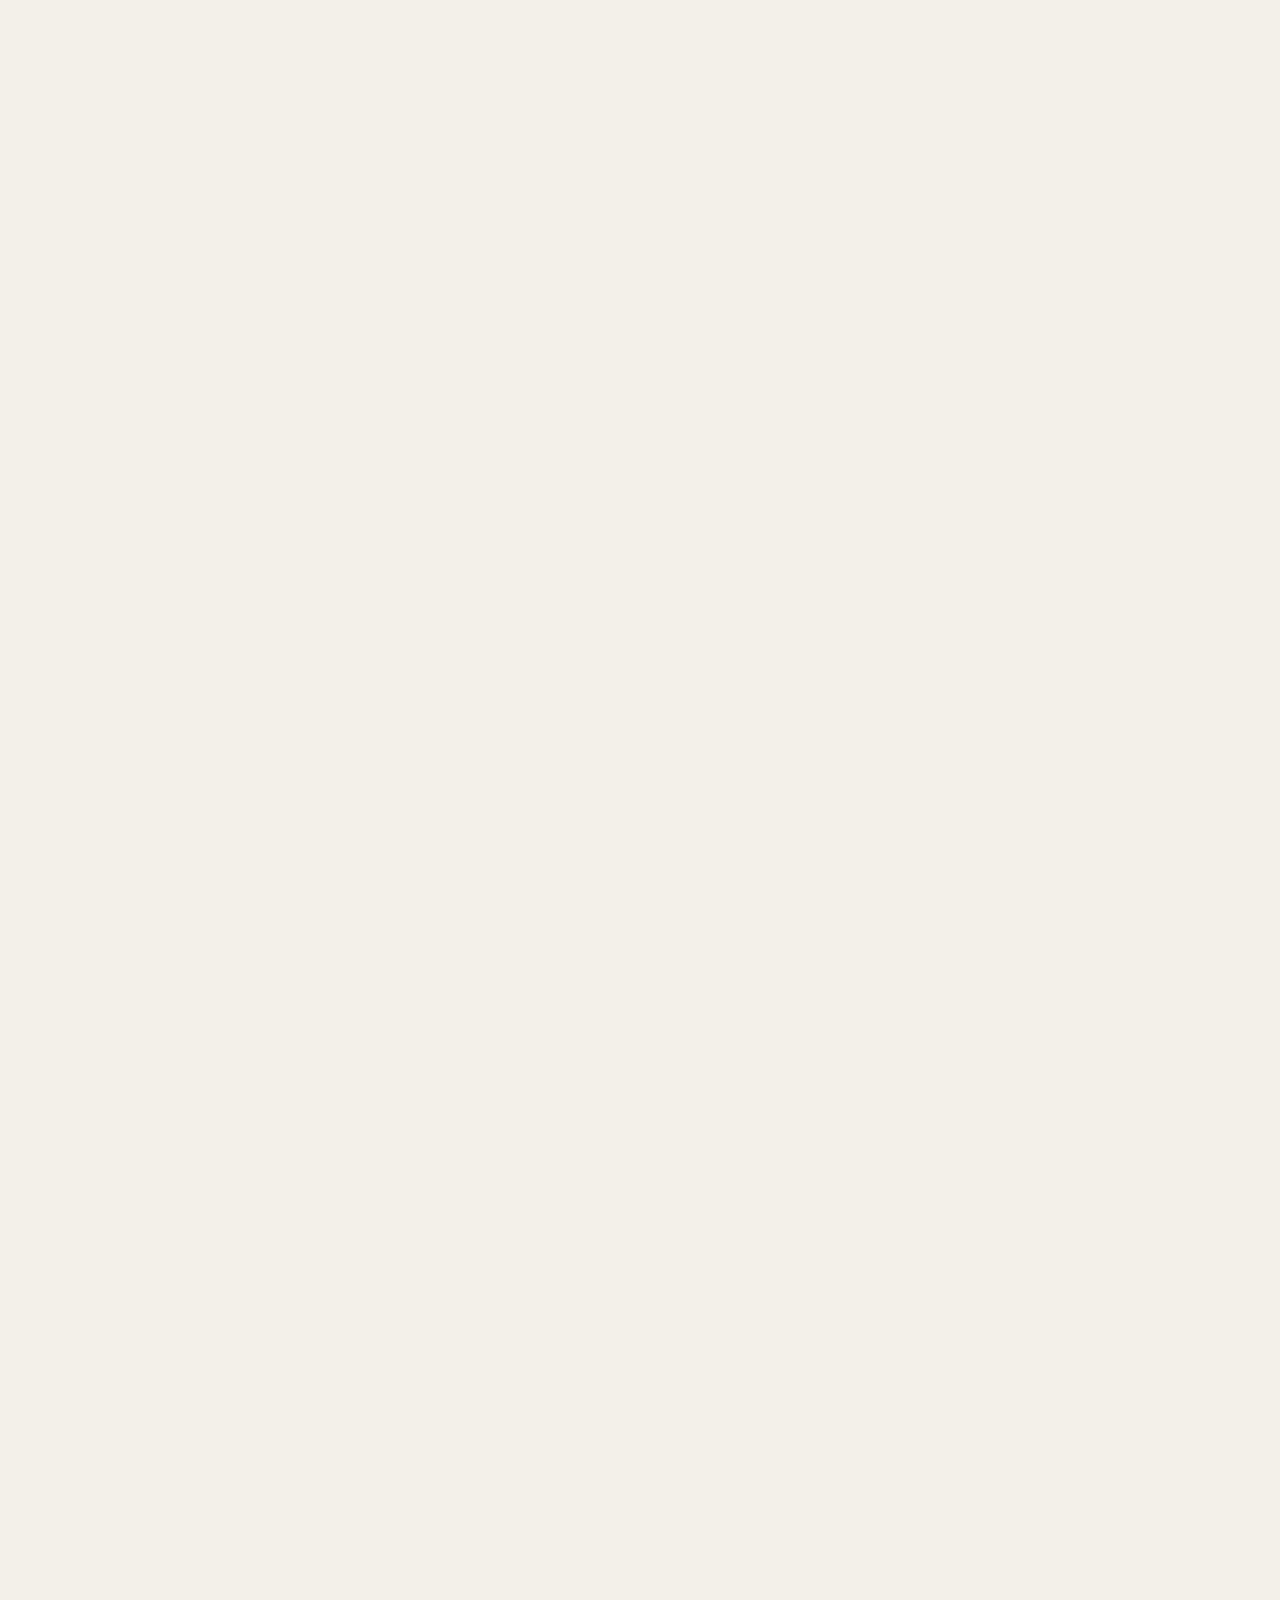
==== commit 9bcee3d0: "Philosophy section: contain portrait, center text, closing quote Show the full uncropped portrait at" ====
--- a/site/index.html
+++ b/site/index.html
@@ -151,7 +151,7 @@
           </figure>
           <blockquote class="philosophy__quote reveal" style="--d:.12s">
             <p>Growing up in Mumbai, a city defined by its diversity, sparked my curiosity about people, their cultures, and the many ways they experience and shape the spaces around them. That curiosity naturally led me to architecture and interior design, where I found a way to combine creativity with a deeper understanding of human experiences. I believe meaningful design begins with empathy — listening, observing, and creating spaces that are thoughtful, functional, and rooted in the people who use them.</p>
-            <p>Beyond architecture, I draw inspiration from painting, photography, fashion and filmmaking, all of which influence the way I perceive light, materiality, composition and storytelling. Whether I&rsquo;m developing concepts, detailing interiors or seeing a project through execution, I approach every opportunity with curiosity and a desire to keep learning, creating spaces that are both timeless and deeply connected to the people they serve.</p>
+            <p>Beyond architecture, I draw inspiration from painting, photography, fashion and filmmaking, all of which influence the way I perceive light, materiality, composition and storytelling. Whether I&rsquo;m developing concepts, detailing interiors or seeing a project through execution, I approach every opportunity with curiosity and a desire to keep learning, creating spaces that are both timeless and deeply connected to the people they serve.<span class="philosophy__quote-end">&rdquo;</span></p>
           </blockquote>
         </div>
       </div>
--- a/site/assets/css/style.css
+++ b/site/assets/css/style.css
@@ -357,13 +357,14 @@
   display: grid;
   grid-template-columns: minmax(0, 5fr) minmax(0, 7fr);
   gap: clamp(2.5rem, 6vw, 6rem);
-  align-items: start;
-}
+  align-items: center;
+}
+
+.philosophy__portrait { max-width: 78%; }
 
 .philosophy__portrait img {
   width: 100%;
-  aspect-ratio: 3 / 4;
-  object-fit: cover;
+  height: auto;
   display: block;
 }
 
@@ -386,6 +387,13 @@
 }
 
 .philosophy__quote p + p { margin-top: 1.3rem; }
+
+.philosophy__quote-end {
+  font-family: var(--serif);
+  font-size: 1.4em;
+  color: var(--bronze);
+  margin-left: 0.15em;
+}
 
 /* ——— contact / footer ——— */
 
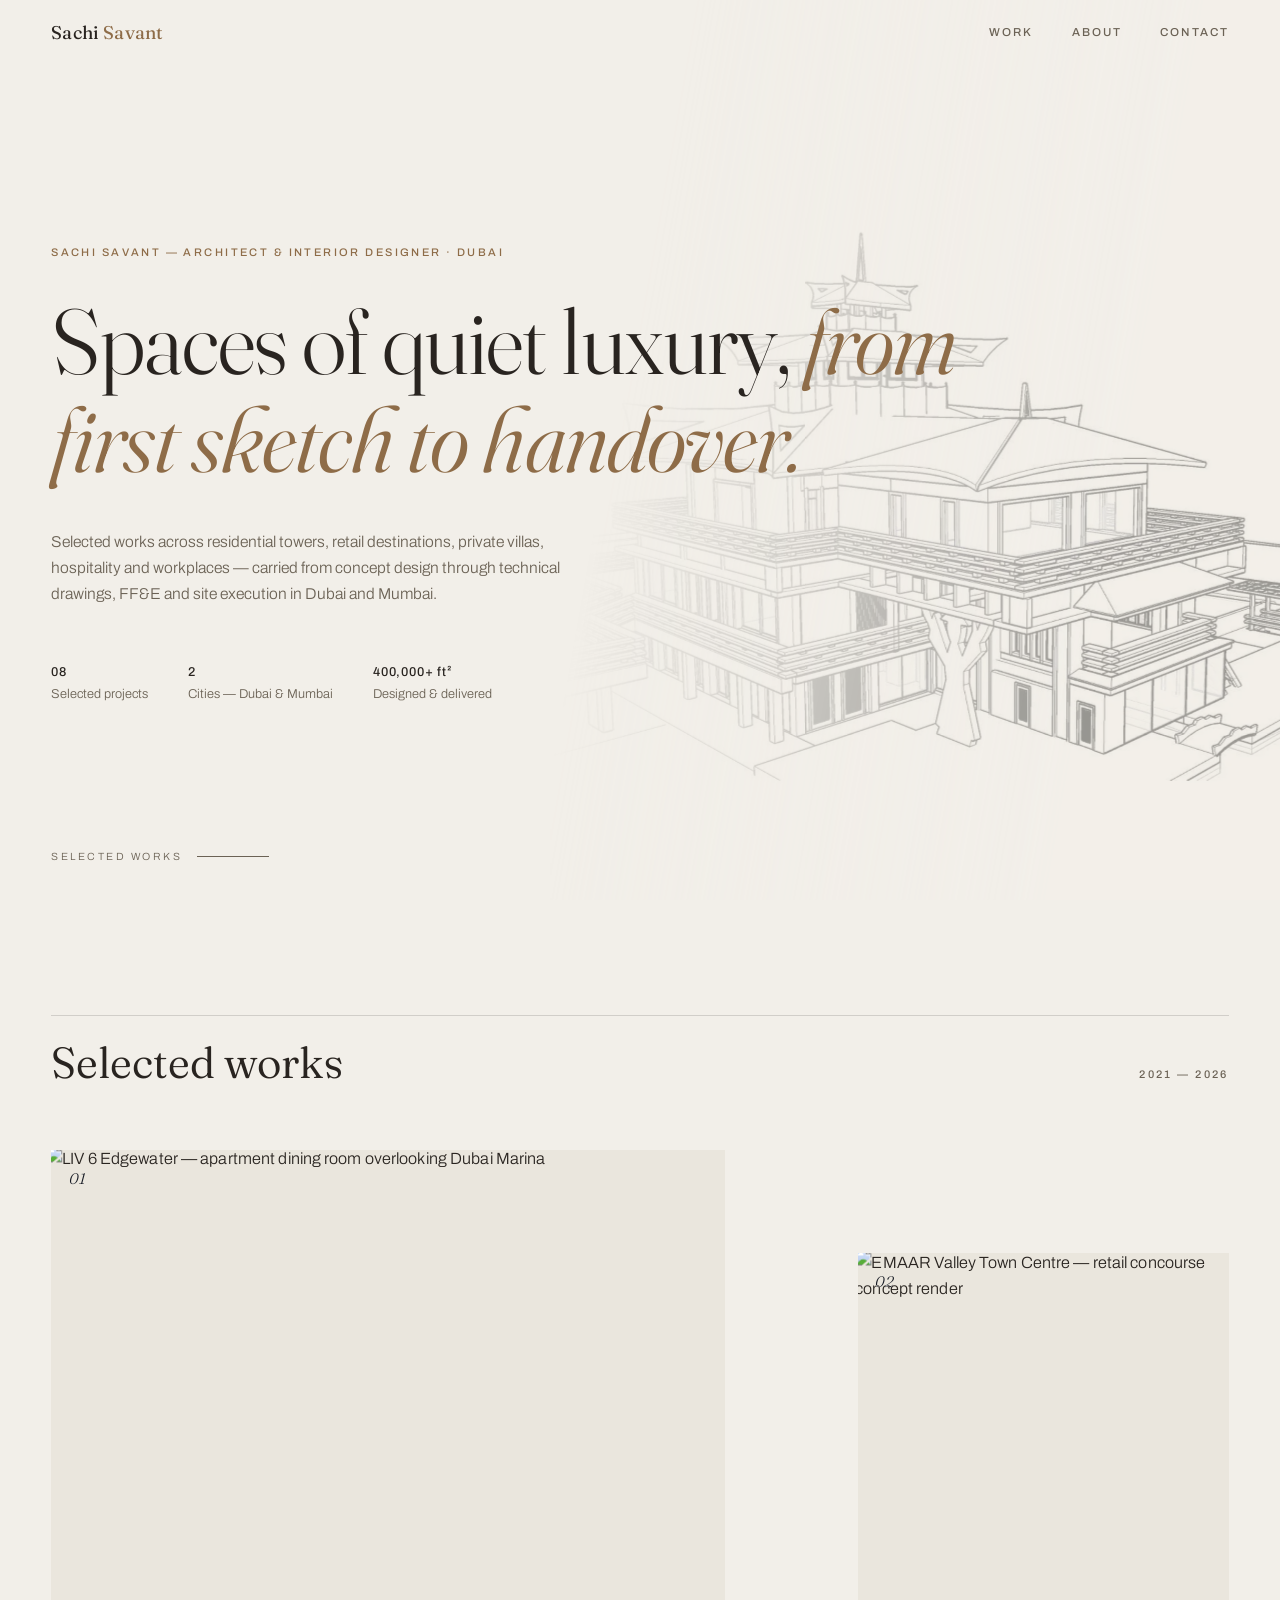
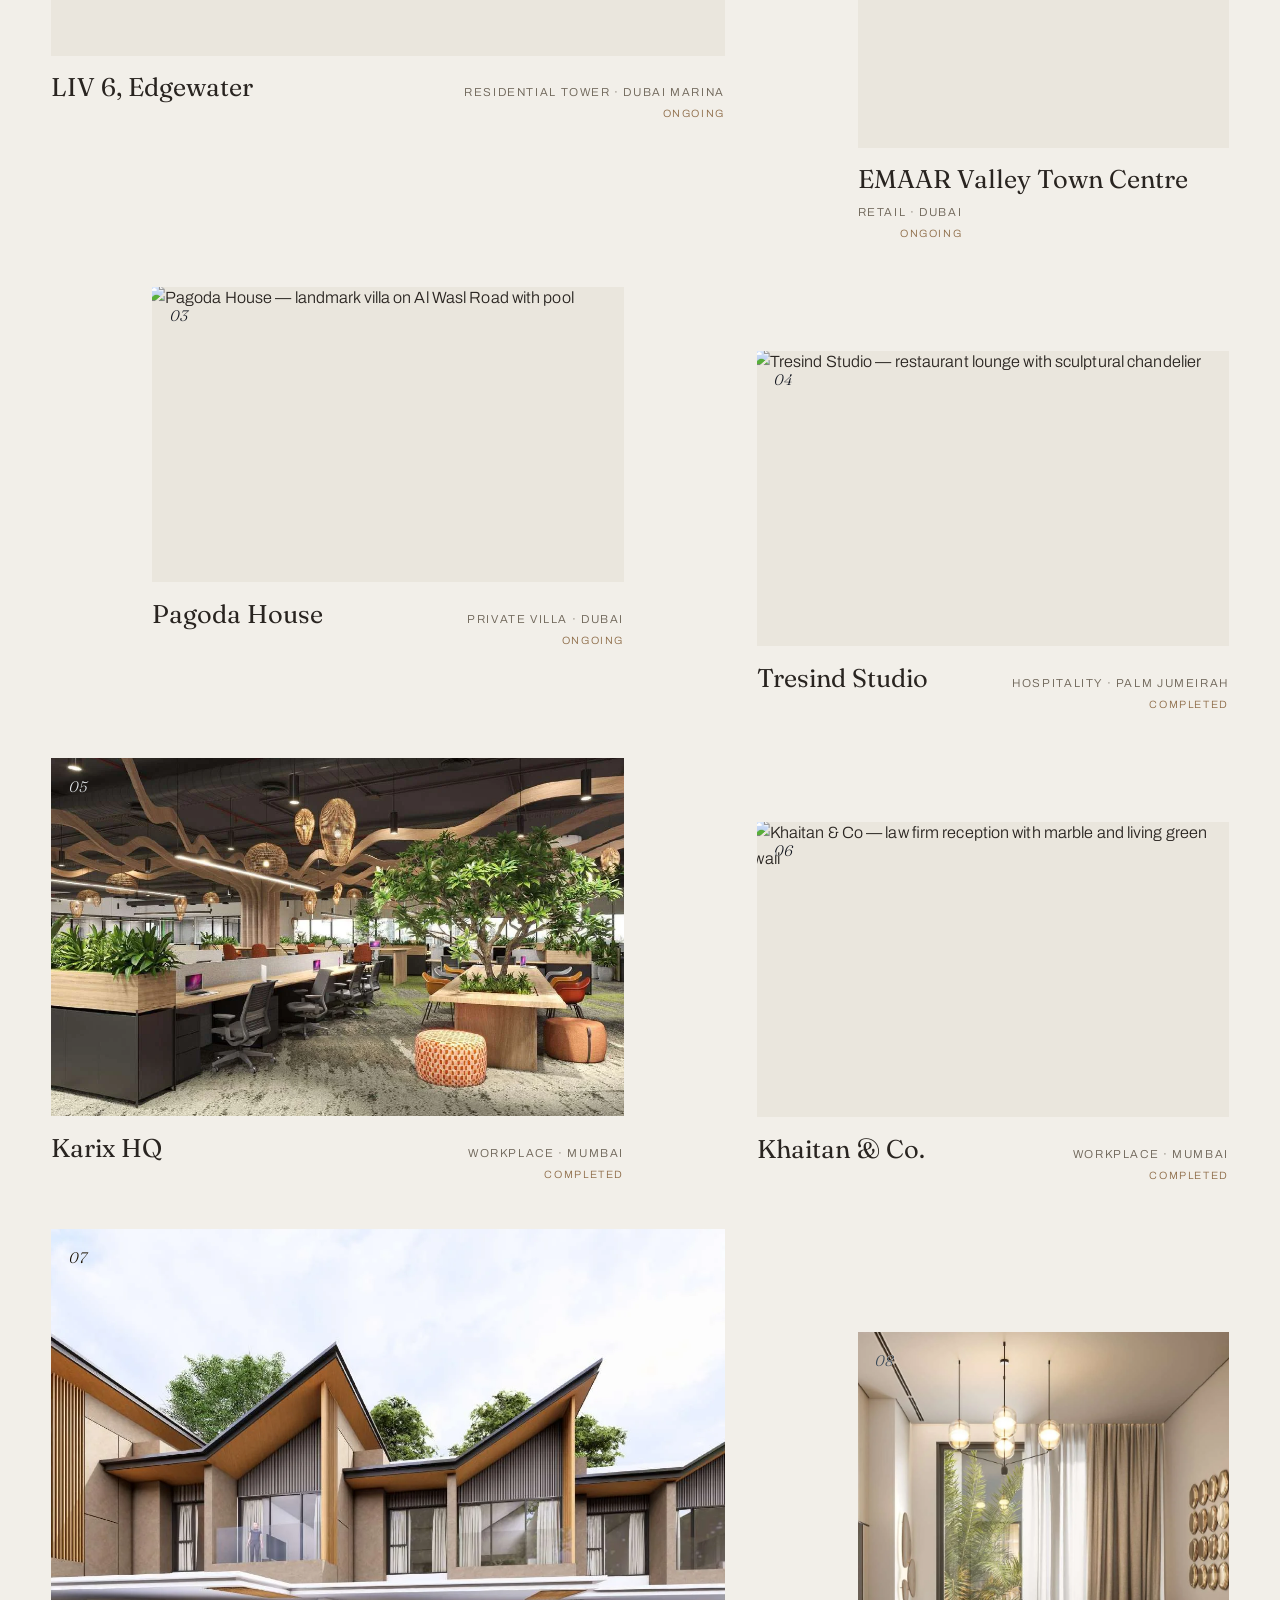
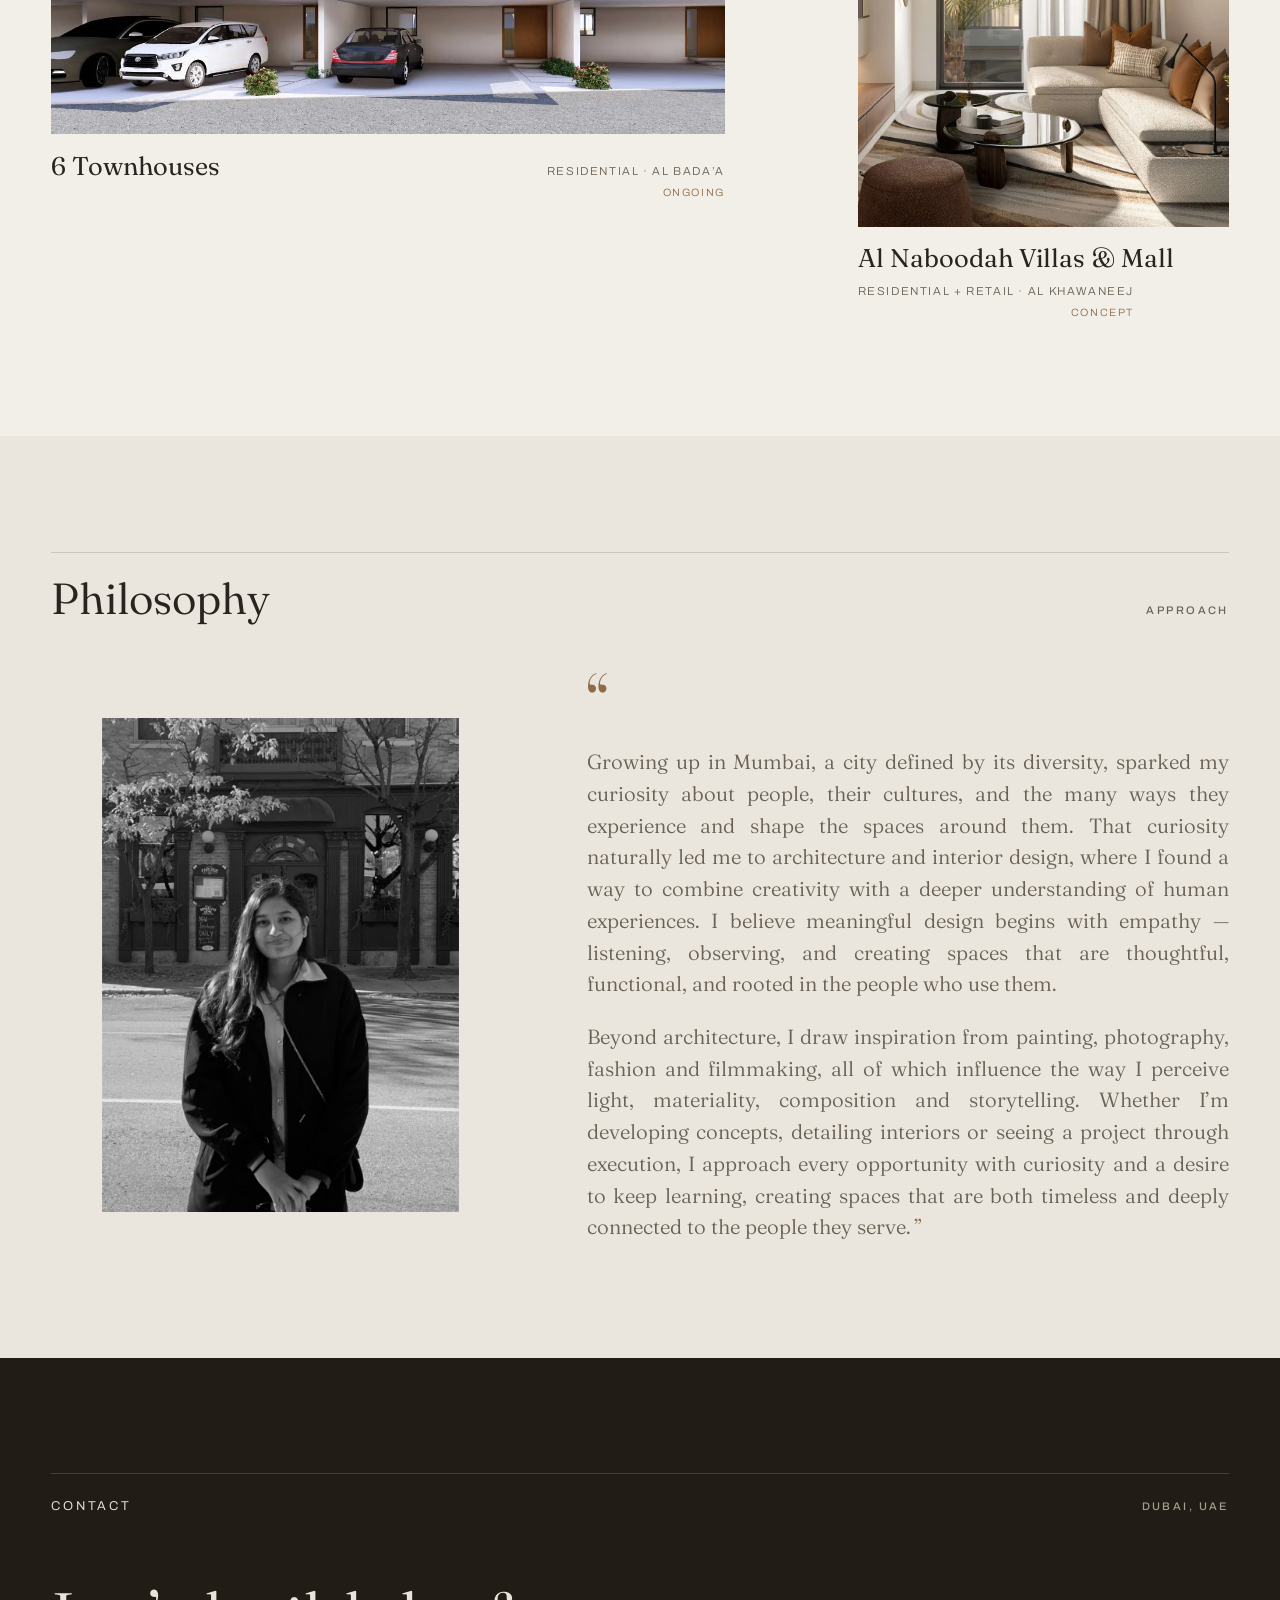
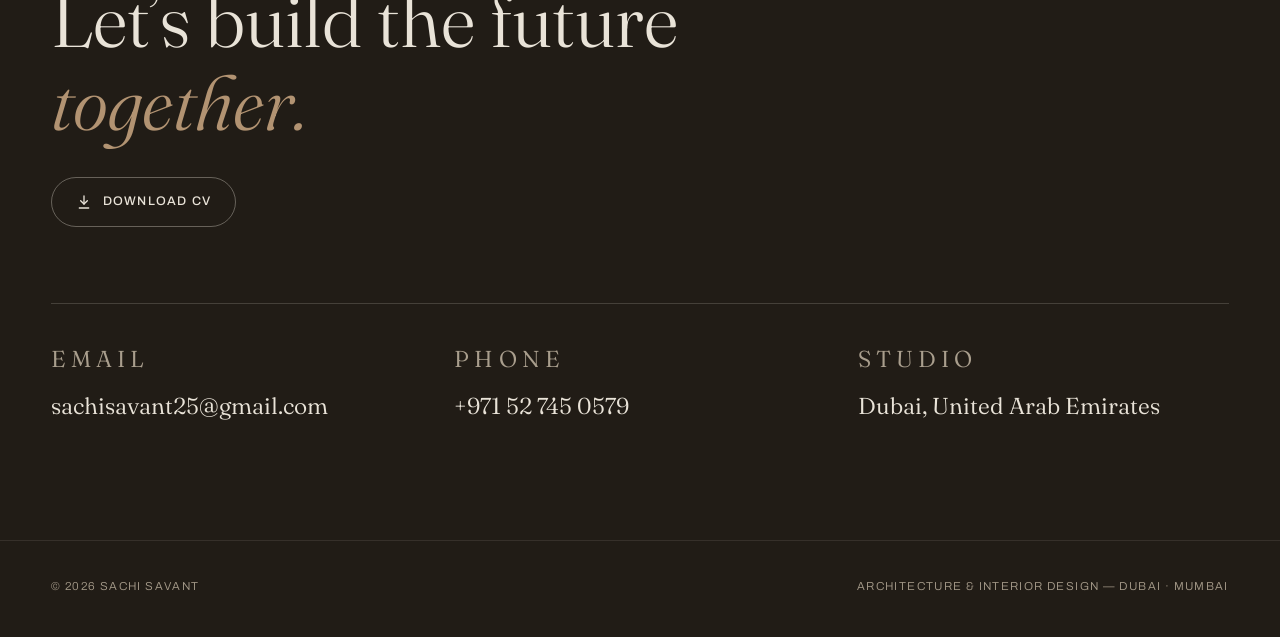
==== commit d4749f3d: "Homepage: add Download CV button to contact section" ====
--- a/site/index.html
+++ b/site/index.html
@@ -164,6 +164,10 @@
           <span class="label">Dubai, UAE</span>
         </div>
         <h2 class="contact__title reveal">Let’s build the future <em>together.</em></h2>
+        <a class="btn-download reveal" href="assets/docs/Sachi-Savant-CV.pdf" download>
+          <svg width="16" height="16" viewBox="0 0 24 24" fill="none" stroke="currentColor" stroke-width="2" stroke-linecap="round" stroke-linejoin="round"><path d="M12 3v12"/><path d="m7 10 5 5 5-5"/><path d="M5 21h14"/></svg>
+          Download CV
+        </a>
         <div class="contact__grid" data-stagger>
           <div class="contact__item reveal">
             <span class="label">Email</span>
--- a/site/assets/css/style.css
+++ b/site/assets/css/style.css
@@ -360,7 +360,7 @@
   align-items: center;
 }
 
-.philosophy__portrait { max-width: 78%; }
+.philosophy__portrait { max-width: 78%; margin-inline: auto; }
 
 .philosophy__portrait img {
   width: 100%;
@@ -374,13 +374,15 @@
   font-size: clamp(1.05rem, 1.6vw, 1.35rem);
   line-height: 1.55;
   color: var(--ink-2);
+  text-align: justify;
+  text-align-last: left;
 }
 
 .philosophy__quote::before {
   content: "\201C";
   display: block;
   font-family: var(--serif);
-  font-size: clamp(3rem, 6vw, 4.5rem);
+  font-size: clamp(3.6rem, 7.2vw, 5.4rem);
   line-height: 0.5;
   color: var(--bronze);
   margin-bottom: 1rem;
@@ -390,7 +392,6 @@
 
 .philosophy__quote-end {
   font-family: var(--serif);
-  font-size: 1.4em;
   color: var(--bronze);
   margin-left: 0.15em;
 }
@@ -437,6 +438,31 @@
 }
 
 .contact__item a:hover { color: var(--bronze-soft); }
+
+.btn-download {
+  display: inline-flex;
+  align-items: center;
+  gap: 0.65rem;
+  margin-top: 2rem;
+  padding: 0.85rem 1.5rem;
+  border: 1px solid rgba(233, 227, 216, 0.35);
+  border-radius: 999px;
+  font-family: var(--sans);
+  font-size: 0.78rem;
+  font-weight: 500;
+  letter-spacing: 0.1em;
+  text-transform: uppercase;
+  color: var(--on-dark);
+  transition: color 0.25s ease, border-color 0.25s ease, background 0.25s ease;
+}
+
+.btn-download svg { flex: none; }
+
+.btn-download:hover {
+  color: var(--dark);
+  background: var(--bronze-soft);
+  border-color: var(--bronze-soft);
+}
 
 .footer {
   background: var(--dark);
@@ -517,6 +543,37 @@
   color: var(--ink-2);
 }
 
+.award-badge {
+  display: inline-flex;
+  align-items: center;
+  gap: 0.7rem;
+  margin-top: 1.6rem;
+  padding: 0.55rem 1.1rem 0.55rem 0.85rem;
+  border: 1px solid var(--line);
+  border-radius: 999px;
+}
+
+.award-badge__icon {
+  flex: none;
+  color: var(--bronze);
+}
+
+.award-badge__status {
+  font-size: 0.68rem;
+  font-weight: 500;
+  letter-spacing: 0.14em;
+  text-transform: uppercase;
+  color: var(--bronze);
+  white-space: nowrap;
+}
+
+.award-badge__title {
+  font-size: 0.82rem;
+  color: var(--ink-2);
+  padding-left: 0.7rem;
+  border-left: 1px solid var(--line);
+}
+
 .p-hero {
   padding: 0 var(--pad);
   max-width: var(--maxw);
@@ -533,6 +590,69 @@
   aspect-ratio: 16 / 9;
   object-fit: cover;
   will-change: transform;
+}
+
+.p-hero__media.hero-slider {
+  position: relative;
+  aspect-ratio: 16 / 9;
+}
+
+.hero-slider .hero-slider__slide {
+  position: absolute;
+  inset: 0;
+  width: 100%;
+  height: 100%;
+  aspect-ratio: auto;
+  opacity: 0;
+  pointer-events: none;
+  transition: opacity 0.6s ease;
+}
+
+.hero-slider .hero-slider__slide.is-active {
+  opacity: 1;
+  pointer-events: auto;
+  z-index: 1;
+}
+
+.hero-slider__nav {
+  position: absolute;
+  z-index: 3;
+  top: 50%;
+  right: clamp(1rem, 3vw, 2rem);
+  transform: translateY(-50%);
+  width: 3rem;
+  height: 3rem;
+  border-radius: 50%;
+  border: 1px solid rgba(255, 255, 255, 0.5);
+  background: rgba(20, 18, 14, 0.35);
+  backdrop-filter: blur(6px);
+  color: #fff;
+  font-size: 1.2rem;
+  line-height: 1;
+  display: flex;
+  align-items: center;
+  justify-content: center;
+  cursor: pointer;
+  transition: background 0.25s ease, transform 0.25s ease;
+}
+
+.hero-slider__nav:hover {
+  background: rgba(20, 18, 14, 0.55);
+  transform: translateY(-50%) scale(1.06);
+}
+
+.hero-slider__label {
+  position: absolute;
+  z-index: 3;
+  left: clamp(1rem, 3vw, 2rem);
+  bottom: clamp(1rem, 3vw, 2rem);
+  font-size: 0.68rem;
+  letter-spacing: 0.16em;
+  text-transform: uppercase;
+  color: #fff;
+  background: rgba(20, 18, 14, 0.35);
+  backdrop-filter: blur(6px);
+  padding: 0.5rem 0.9rem;
 }
 
 .facts {
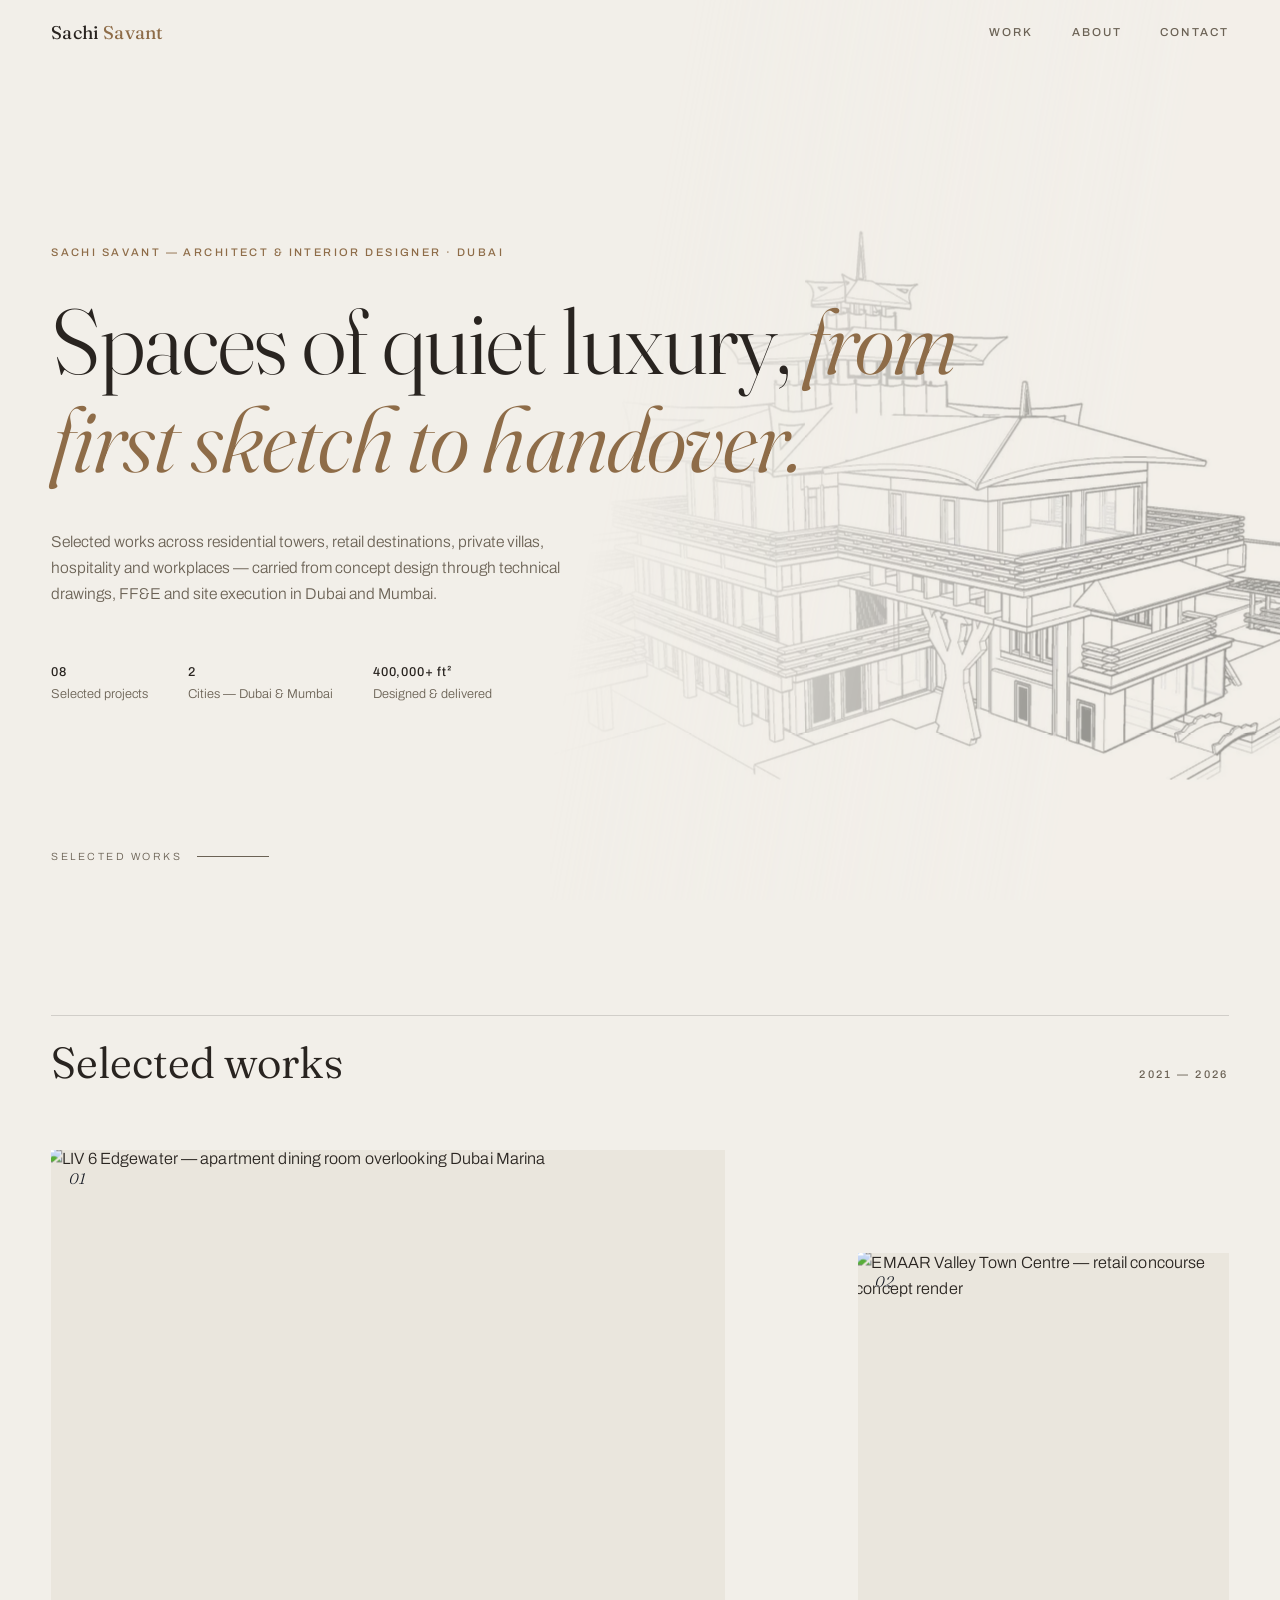
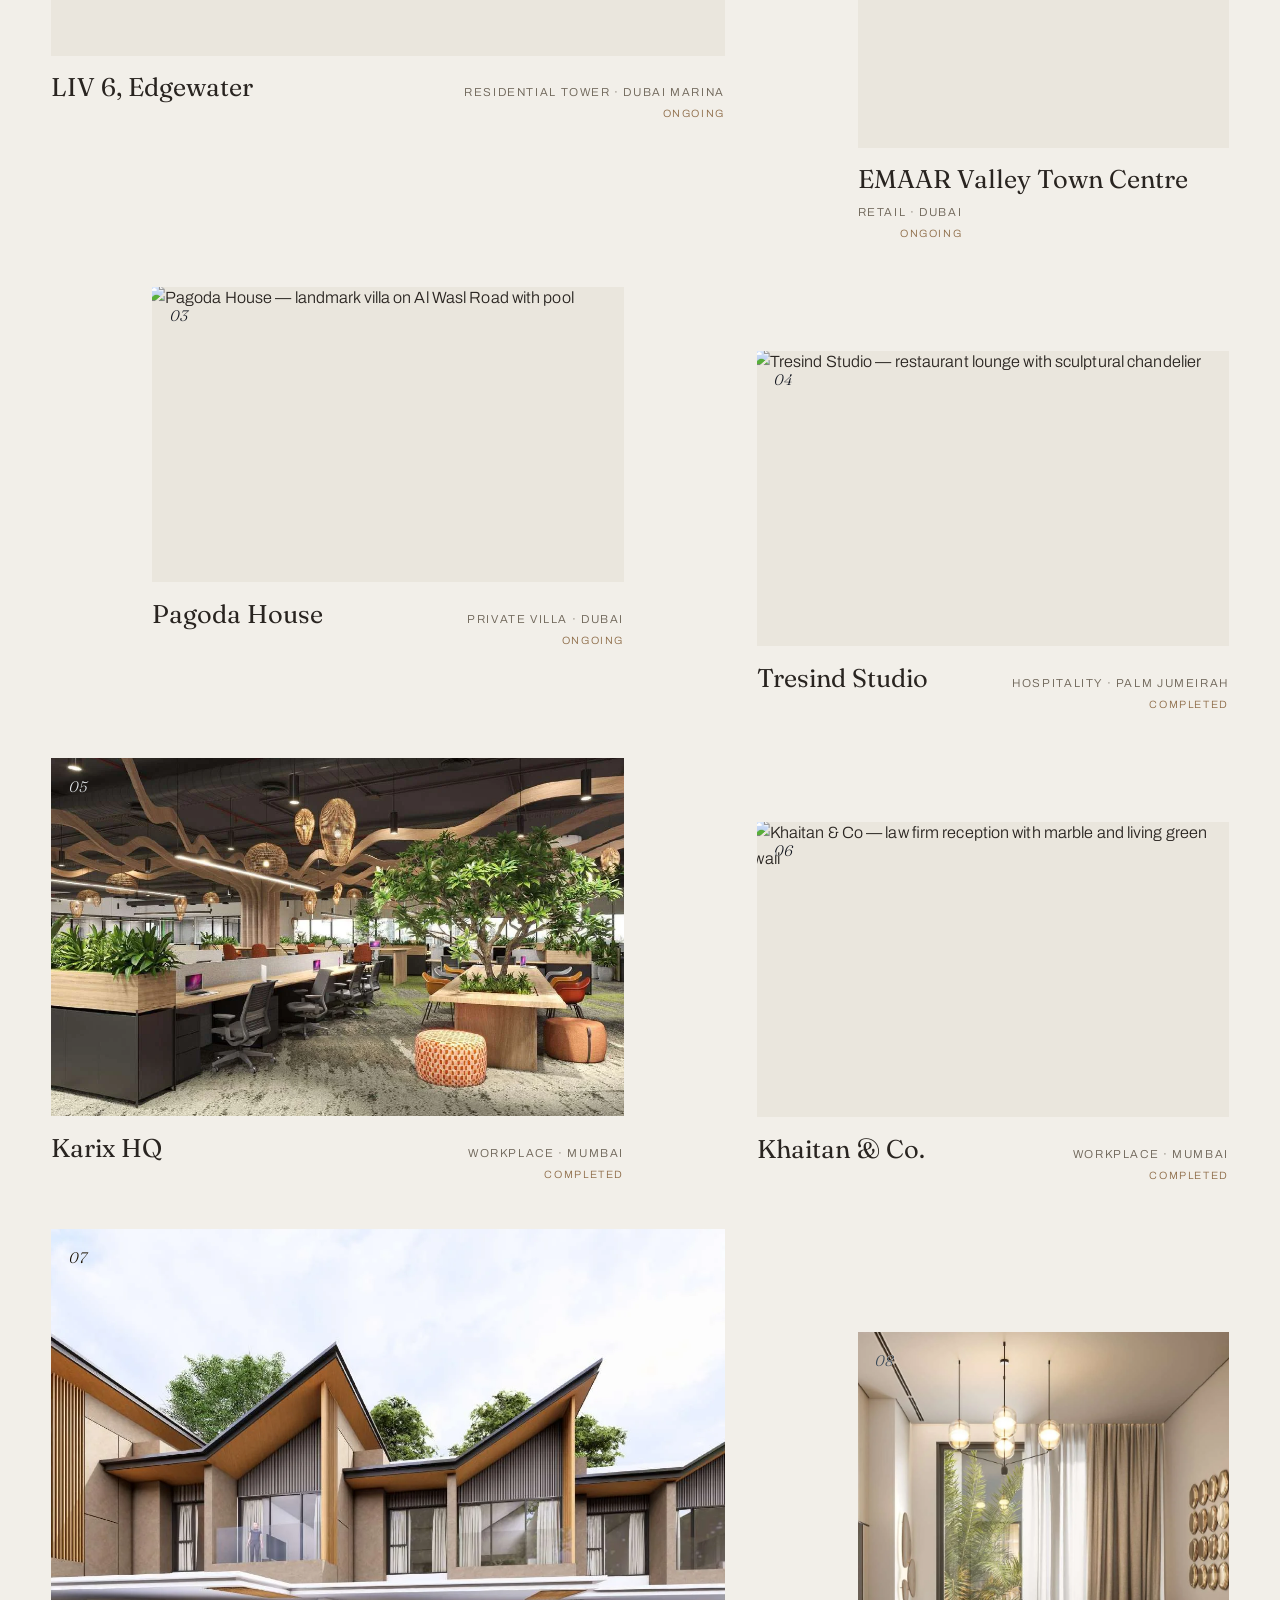
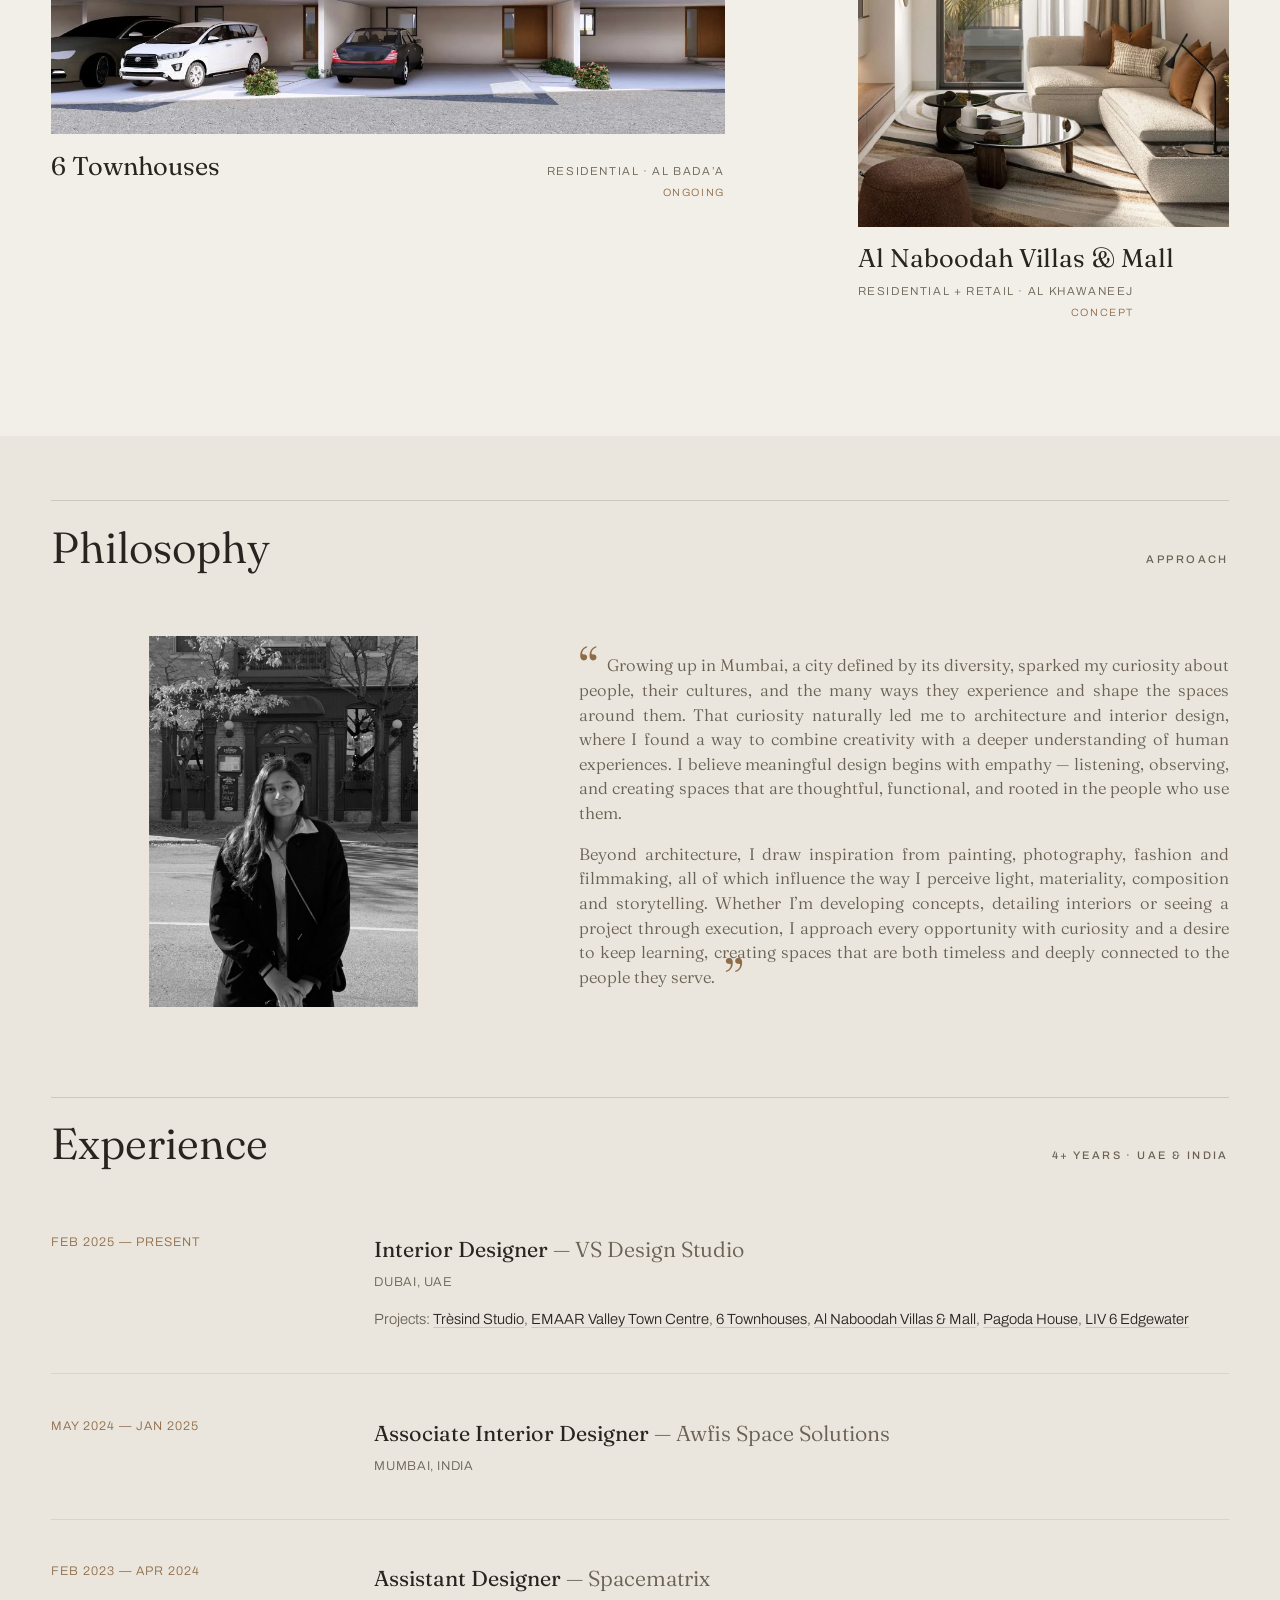
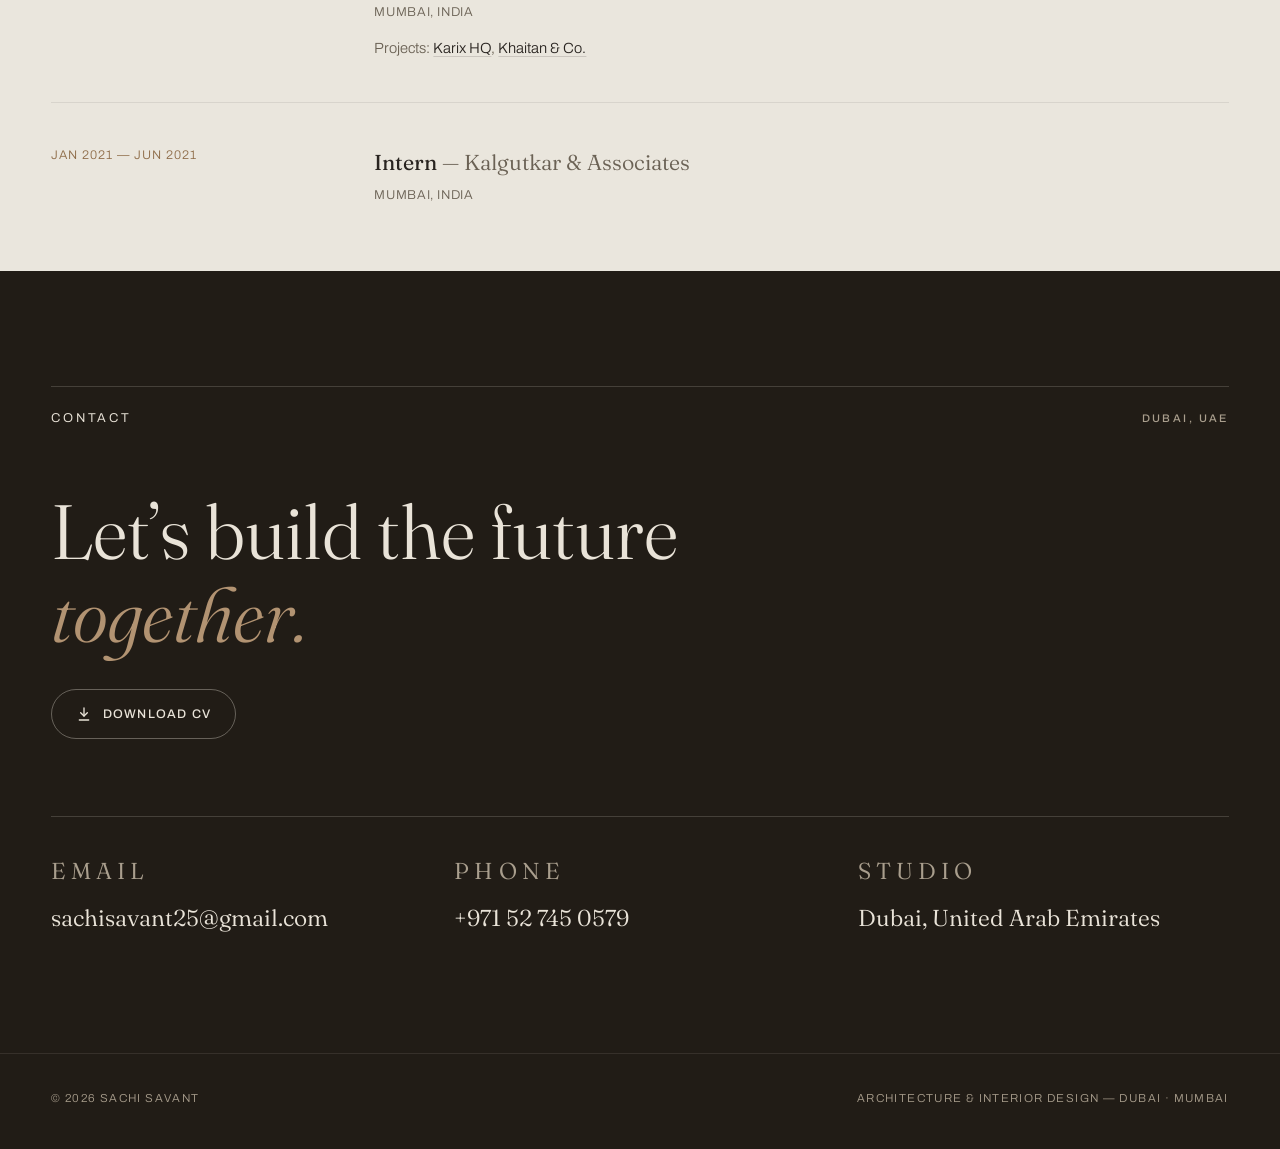
==== commit 2d3cc012: "Homepage: add Experience timeline with employer history and linked projects" ====
--- a/site/index.html
+++ b/site/index.html
@@ -154,6 +154,43 @@
             <p>Beyond architecture, I draw inspiration from painting, photography, fashion and filmmaking, all of which influence the way I perceive light, materiality, composition and storytelling. Whether I&rsquo;m developing concepts, detailing interiors or seeing a project through execution, I approach every opportunity with curiosity and a desire to keep learning, creating spaces that are both timeless and deeply connected to the people they serve.<span class="philosophy__quote-end">&rdquo;</span></p>
           </blockquote>
         </div>
+
+        <div class="section-head reveal" style="margin-top:clamp(3.5rem,7vw,6rem)">
+          <h2>Experience</h2>
+          <span class="label">4+ years · UAE &amp; India</span>
+        </div>
+        <ul class="timeline" data-stagger>
+          <li class="timeline__item reveal">
+            <div class="timeline__dates">Feb 2025 — Present</div>
+            <div class="timeline__body">
+              <h3>Interior Designer <span class="timeline__company">— VS Design Studio</span></h3>
+              <p class="timeline__location">Dubai, UAE</p>
+              <p class="timeline__projects">Projects: <a href="projects/tresind-studio.html">Tr&egrave;sind Studio</a>, <a href="projects/emaar-valley-town-centre.html">EMAAR Valley Town Centre</a>, <a href="projects/6-townhouses.html">6 Townhouses</a>, <a href="projects/al-naboodah-villas-mall.html">Al Naboodah Villas &amp; Mall</a>, <a href="projects/pagoda-house.html">Pagoda House</a>, <a href="projects/liv-6-edgewater.html">LIV 6 Edgewater</a></p>
+            </div>
+          </li>
+          <li class="timeline__item reveal">
+            <div class="timeline__dates">May 2024 — Jan 2025</div>
+            <div class="timeline__body">
+              <h3>Associate Interior Designer <span class="timeline__company">— Awfis Space Solutions</span></h3>
+              <p class="timeline__location">Mumbai, India</p>
+            </div>
+          </li>
+          <li class="timeline__item reveal">
+            <div class="timeline__dates">Feb 2023 — Apr 2024</div>
+            <div class="timeline__body">
+              <h3>Assistant Designer <span class="timeline__company">— Spacematrix</span></h3>
+              <p class="timeline__location">Mumbai, India</p>
+              <p class="timeline__projects">Projects: <a href="projects/karix-hq.html">Karix HQ</a>, <a href="projects/khaitan-and-co.html">Khaitan &amp; Co.</a></p>
+            </div>
+          </li>
+          <li class="timeline__item reveal">
+            <div class="timeline__dates">Jan 2021 — Jun 2021</div>
+            <div class="timeline__body">
+              <h3>Intern <span class="timeline__company">— Kalgutkar &amp; Associates</span></h3>
+              <p class="timeline__location">Mumbai, India</p>
+            </div>
+          </li>
+        </ul>
       </div>
     </section>
 
--- a/site/assets/css/style.css
+++ b/site/assets/css/style.css
@@ -351,16 +351,16 @@
 
 /* ——— philosophy ——— */
 
-.philosophy { background: var(--bone-2); }
+.philosophy { background: var(--bone-2); padding-block: clamp(2.5rem, 5vw, 5rem); }
 
 .philosophy__grid {
   display: grid;
   grid-template-columns: minmax(0, 5fr) minmax(0, 7fr);
-  gap: clamp(2.5rem, 6vw, 6rem);
+  gap: clamp(2rem, 5vw, 4.5rem);
   align-items: center;
 }
 
-.philosophy__portrait { max-width: 78%; margin-inline: auto; }
+.philosophy__portrait { max-width: 58%; margin-inline: auto; }
 
 .philosophy__portrait img {
   width: 100%;
@@ -371,29 +371,102 @@
 .philosophy__quote {
   font-family: var(--serif);
   font-weight: 330;
-  font-size: clamp(1.05rem, 1.6vw, 1.35rem);
-  line-height: 1.55;
+  font-size: clamp(0.92rem, 1.3vw, 1.08rem);
+  line-height: 1.48;
   color: var(--ink-2);
   text-align: justify;
   text-align-last: left;
 }
 
-.philosophy__quote::before {
+.philosophy__quote p:first-of-type::before {
   content: "\201C";
-  display: block;
-  font-family: var(--serif);
-  font-size: clamp(3.6rem, 7.2vw, 5.4rem);
-  line-height: 0.5;
+  font-family: var(--serif);
+  font-size: clamp(2.6rem, 5vw, 3.6rem);
+  line-height: 0;
+  vertical-align: -0.32em;
   color: var(--bronze);
-  margin-bottom: 1rem;
-}
-
-.philosophy__quote p + p { margin-top: 1.3rem; }
+  margin-right: 0.15em;
+}
+
+.philosophy__quote p + p { margin-top: 1rem; }
 
 .philosophy__quote-end {
   font-family: var(--serif);
+  font-size: clamp(2.6rem, 5vw, 3.6rem);
+  line-height: 0;
+  vertical-align: -0.32em;
   color: var(--bronze);
   margin-left: 0.15em;
+}
+
+/* ——— experience timeline ——— */
+
+.timeline {
+  display: grid;
+  gap: clamp(1.8rem, 3.5vw, 2.6rem);
+  margin-top: clamp(2rem, 4vw, 3rem);
+}
+
+.timeline__item {
+  display: grid;
+  grid-template-columns: minmax(0, 3fr) minmax(0, 9fr);
+  gap: clamp(1rem, 3vw, 2.5rem);
+  padding-top: clamp(1.8rem, 3.5vw, 2.6rem);
+  border-top: 1px solid var(--line-soft);
+}
+
+.timeline__item:first-child { border-top: none; padding-top: 0; }
+
+.timeline__dates {
+  font-family: var(--sans);
+  font-size: 0.78rem;
+  letter-spacing: 0.08em;
+  text-transform: uppercase;
+  color: var(--bronze);
+}
+
+.timeline__body h3 {
+  font-family: var(--serif);
+  font-weight: 400;
+  font-size: clamp(1.1rem, 1.8vw, 1.35rem);
+  color: var(--ink);
+}
+
+.timeline__company {
+  font-weight: 340;
+  color: var(--ink-2);
+}
+
+.timeline__location {
+  margin-top: 0.3rem;
+  font-size: 0.8rem;
+  letter-spacing: 0.05em;
+  text-transform: uppercase;
+  color: var(--ink-2);
+}
+
+.timeline__projects {
+  margin-top: 0.9rem;
+  font-size: 0.92rem;
+  line-height: 1.6;
+  color: var(--ink-2);
+}
+
+.timeline__projects a {
+  color: var(--ink);
+  text-decoration: underline;
+  text-decoration-color: var(--line);
+  text-underline-offset: 0.2em;
+  transition: color 0.2s ease, text-decoration-color 0.2s ease;
+}
+
+.timeline__projects a:hover {
+  color: var(--bronze);
+  text-decoration-color: var(--bronze-soft);
+}
+
+@media (max-width: 40rem) {
+  .timeline__item { grid-template-columns: 1fr; gap: 0.5rem; }
 }
 
 /* ——— contact / footer ——— */
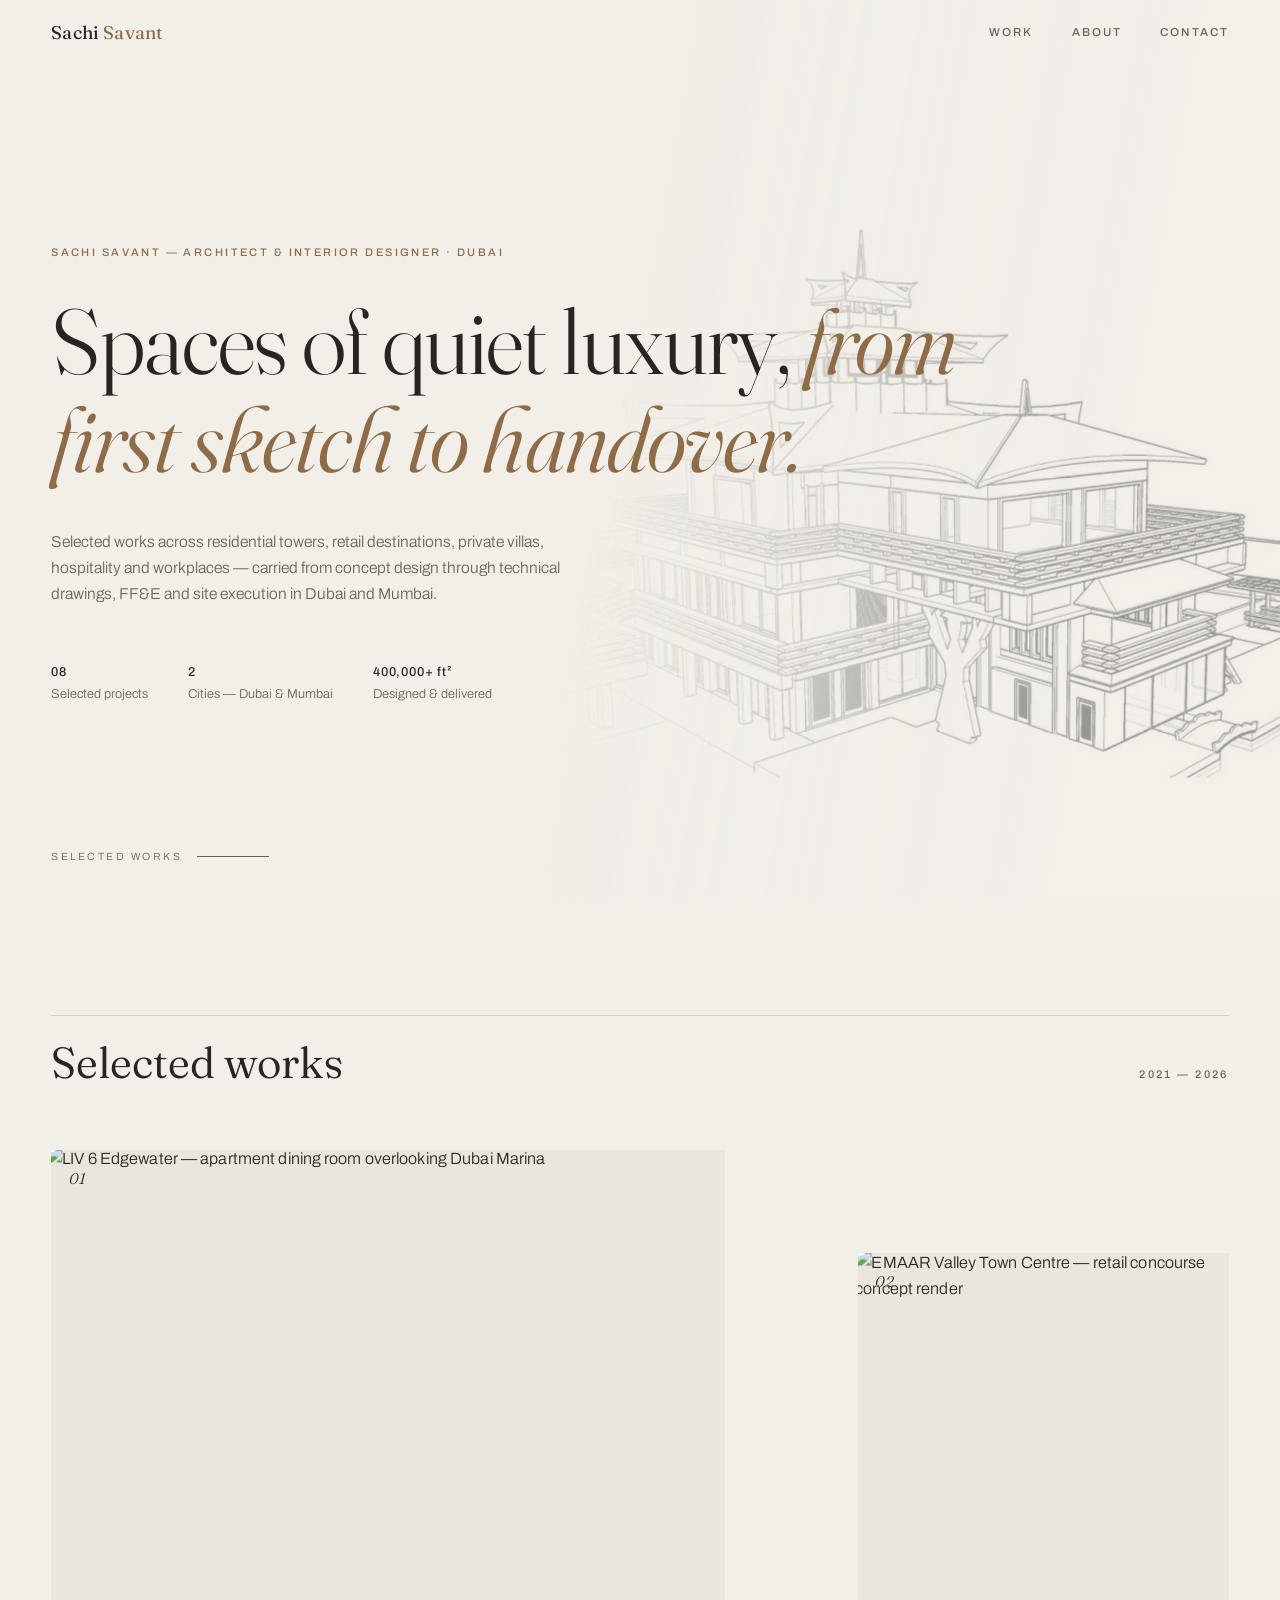
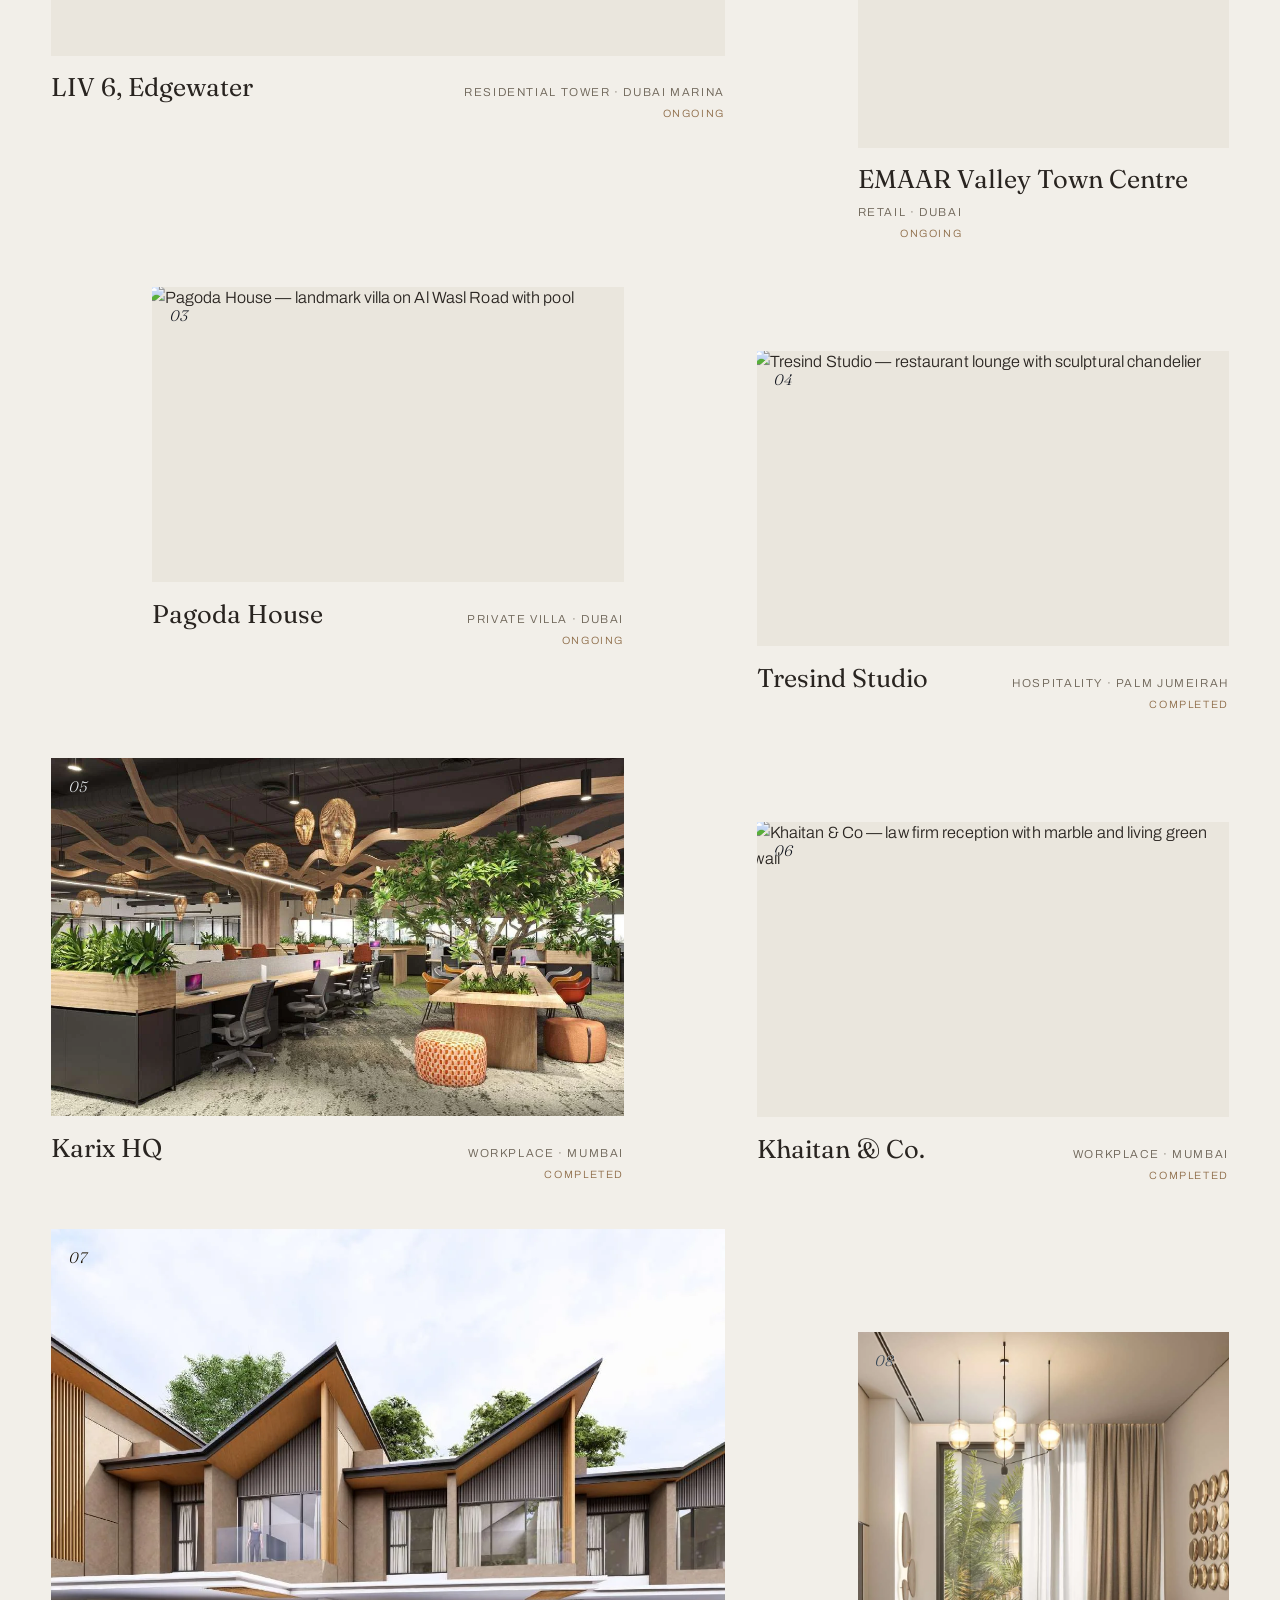
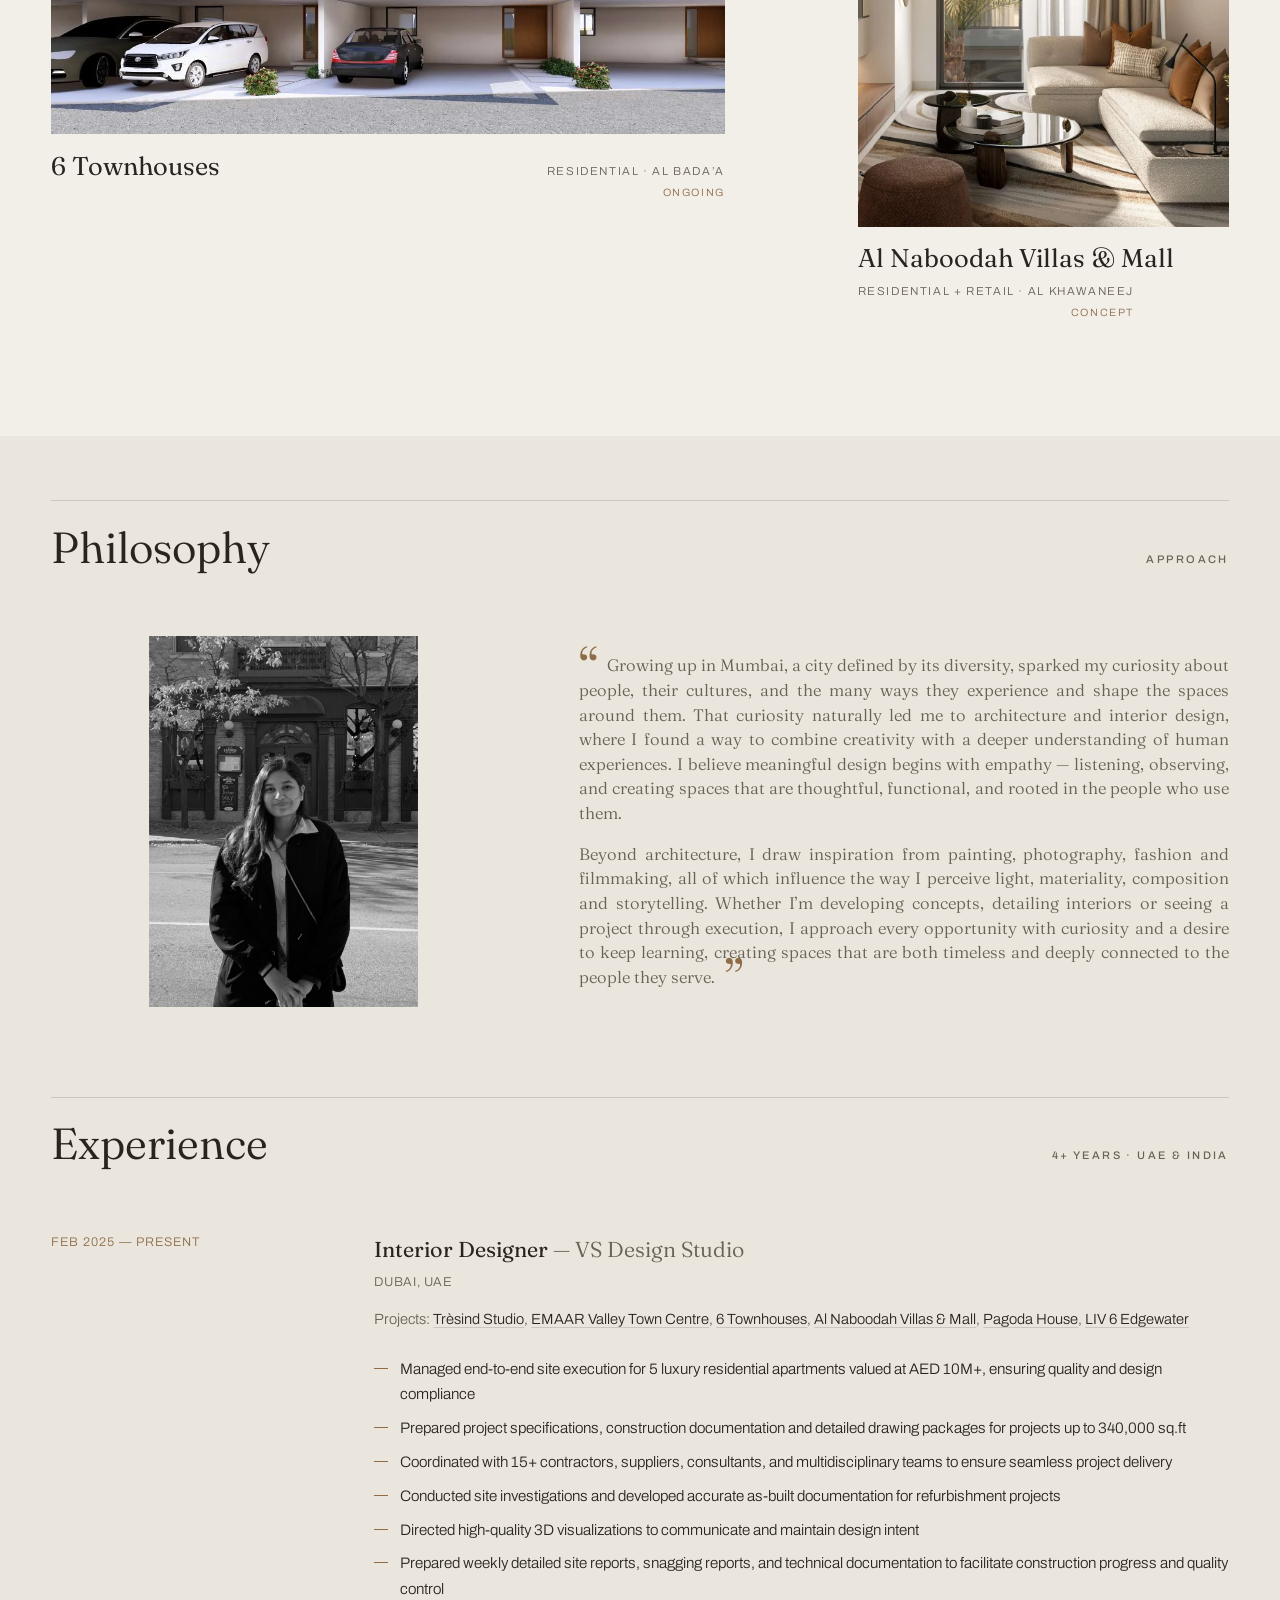
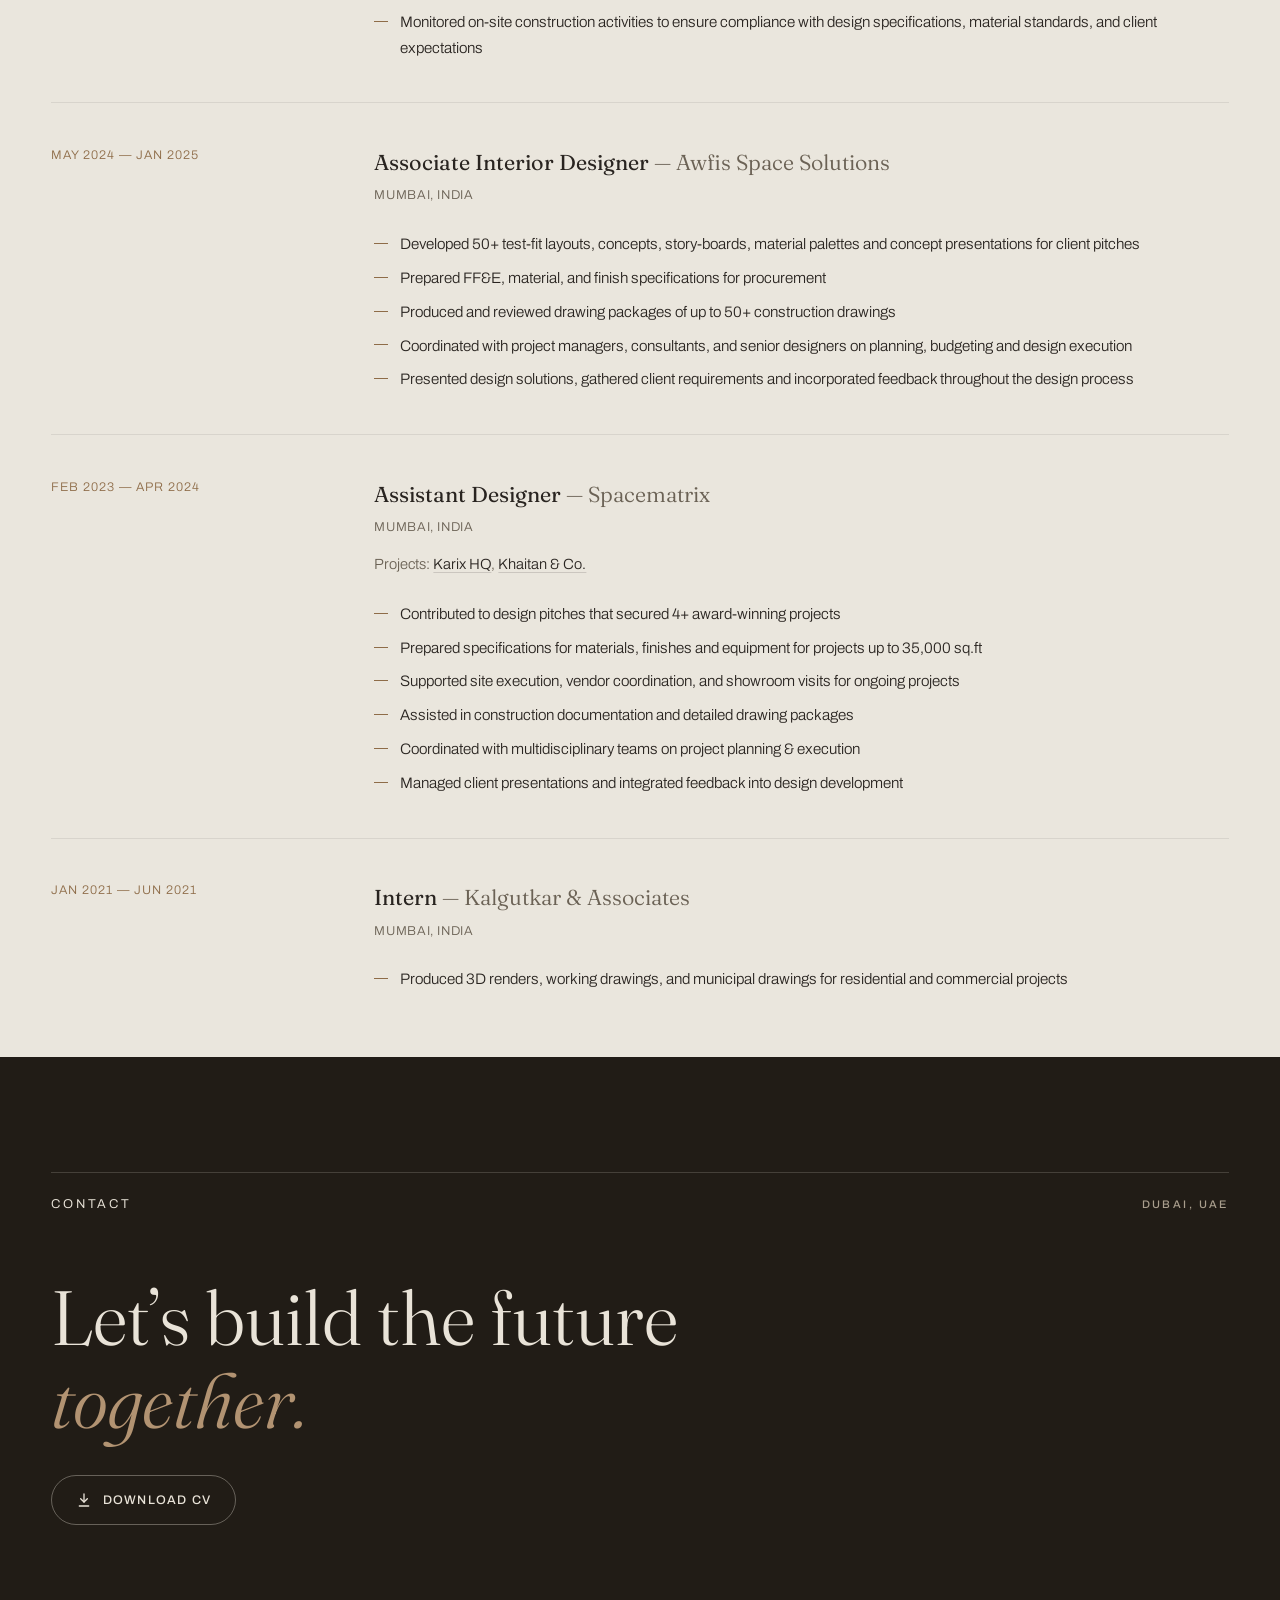
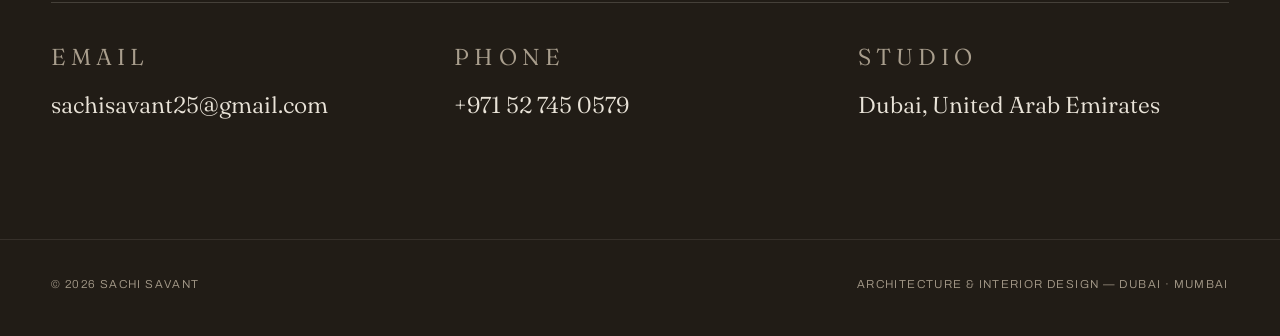
==== commit 3e5dd476: "Homepage Experience: add CV bullet points below projects for each role" ====
--- a/site/index.html
+++ b/site/index.html
@@ -166,6 +166,15 @@
               <h3>Interior Designer <span class="timeline__company">— VS Design Studio</span></h3>
               <p class="timeline__location">Dubai, UAE</p>
               <p class="timeline__projects">Projects: <a href="projects/tresind-studio.html">Tr&egrave;sind Studio</a>, <a href="projects/emaar-valley-town-centre.html">EMAAR Valley Town Centre</a>, <a href="projects/6-townhouses.html">6 Townhouses</a>, <a href="projects/al-naboodah-villas-mall.html">Al Naboodah Villas &amp; Mall</a>, <a href="projects/pagoda-house.html">Pagoda House</a>, <a href="projects/liv-6-edgewater.html">LIV 6 Edgewater</a></p>
+              <ul class="checklist timeline__list">
+                <li>Managed end-to-end site execution for 5 luxury residential apartments valued at AED 10M+, ensuring quality and design compliance</li>
+                <li>Prepared project specifications, construction documentation and detailed drawing packages for projects up to 340,000 sq.ft</li>
+                <li>Coordinated with 15+ contractors, suppliers, consultants, and multidisciplinary teams to ensure seamless project delivery</li>
+                <li>Conducted site investigations and developed accurate as-built documentation for refurbishment projects</li>
+                <li>Directed high-quality 3D visualizations to communicate and maintain design intent</li>
+                <li>Prepared weekly detailed site reports, snagging reports, and technical documentation to facilitate construction progress and quality control</li>
+                <li>Monitored on-site construction activities to ensure compliance with design specifications, material standards, and client expectations</li>
+              </ul>
             </div>
           </li>
           <li class="timeline__item reveal">
@@ -173,6 +182,13 @@
             <div class="timeline__body">
               <h3>Associate Interior Designer <span class="timeline__company">— Awfis Space Solutions</span></h3>
               <p class="timeline__location">Mumbai, India</p>
+              <ul class="checklist timeline__list">
+                <li>Developed 50+ test-fit layouts, concepts, story-boards, material palettes and concept presentations for client pitches</li>
+                <li>Prepared FF&amp;E, material, and finish specifications for procurement</li>
+                <li>Produced and reviewed drawing packages of up to 50+ construction drawings</li>
+                <li>Coordinated with project managers, consultants, and senior designers on planning, budgeting and design execution</li>
+                <li>Presented design solutions, gathered client requirements and incorporated feedback throughout the design process</li>
+              </ul>
             </div>
           </li>
           <li class="timeline__item reveal">
@@ -181,6 +197,14 @@
               <h3>Assistant Designer <span class="timeline__company">— Spacematrix</span></h3>
               <p class="timeline__location">Mumbai, India</p>
               <p class="timeline__projects">Projects: <a href="projects/karix-hq.html">Karix HQ</a>, <a href="projects/khaitan-and-co.html">Khaitan &amp; Co.</a></p>
+              <ul class="checklist timeline__list">
+                <li>Contributed to design pitches that secured 4+ award-winning projects</li>
+                <li>Prepared specifications for materials, finishes and equipment for projects up to 35,000 sq.ft</li>
+                <li>Supported site execution, vendor coordination, and showroom visits for ongoing projects</li>
+                <li>Assisted in construction documentation and detailed drawing packages</li>
+                <li>Coordinated with multidisciplinary teams on project planning &amp; execution</li>
+                <li>Managed client presentations and integrated feedback into design development</li>
+              </ul>
             </div>
           </li>
           <li class="timeline__item reveal">
@@ -188,6 +212,9 @@
             <div class="timeline__body">
               <h3>Intern <span class="timeline__company">— Kalgutkar &amp; Associates</span></h3>
               <p class="timeline__location">Mumbai, India</p>
+              <ul class="checklist timeline__list">
+                <li>Produced 3D renders, working drawings, and municipal drawings for residential and commercial projects</li>
+              </ul>
             </div>
           </li>
         </ul>
